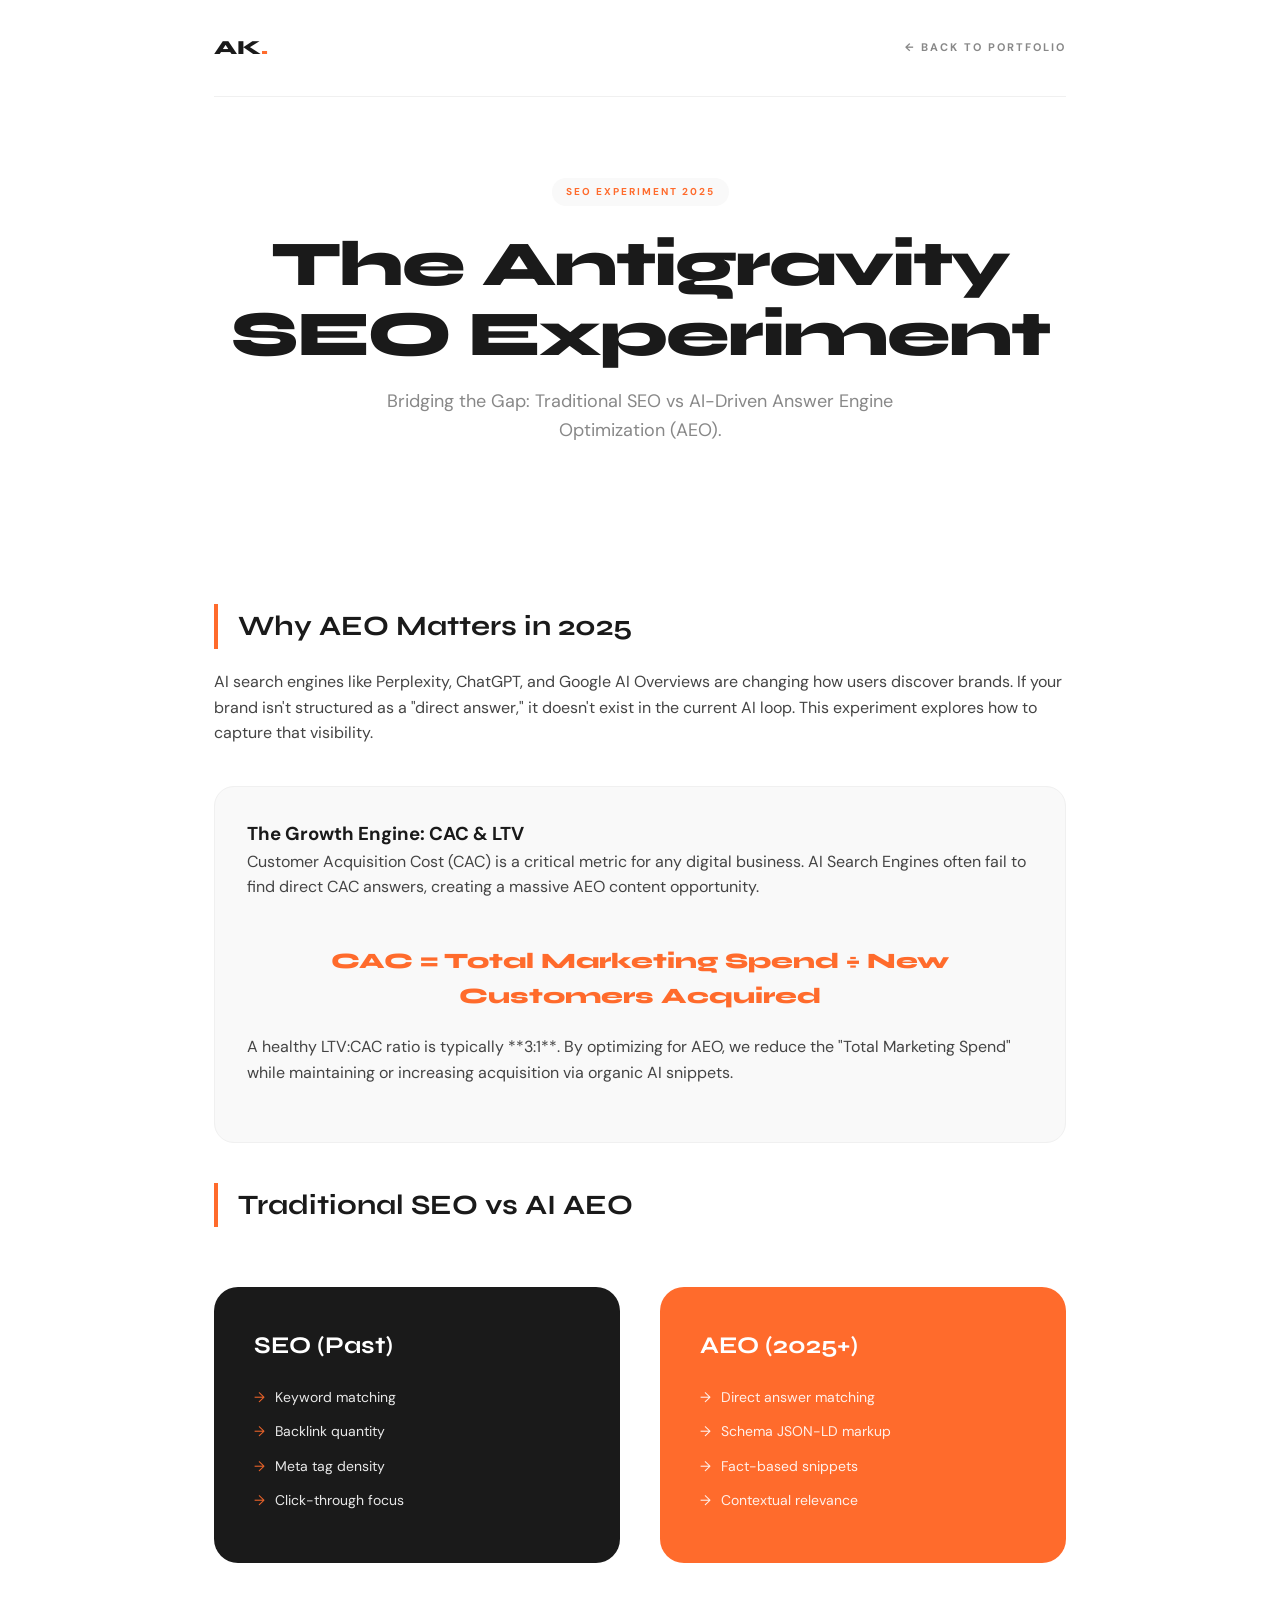
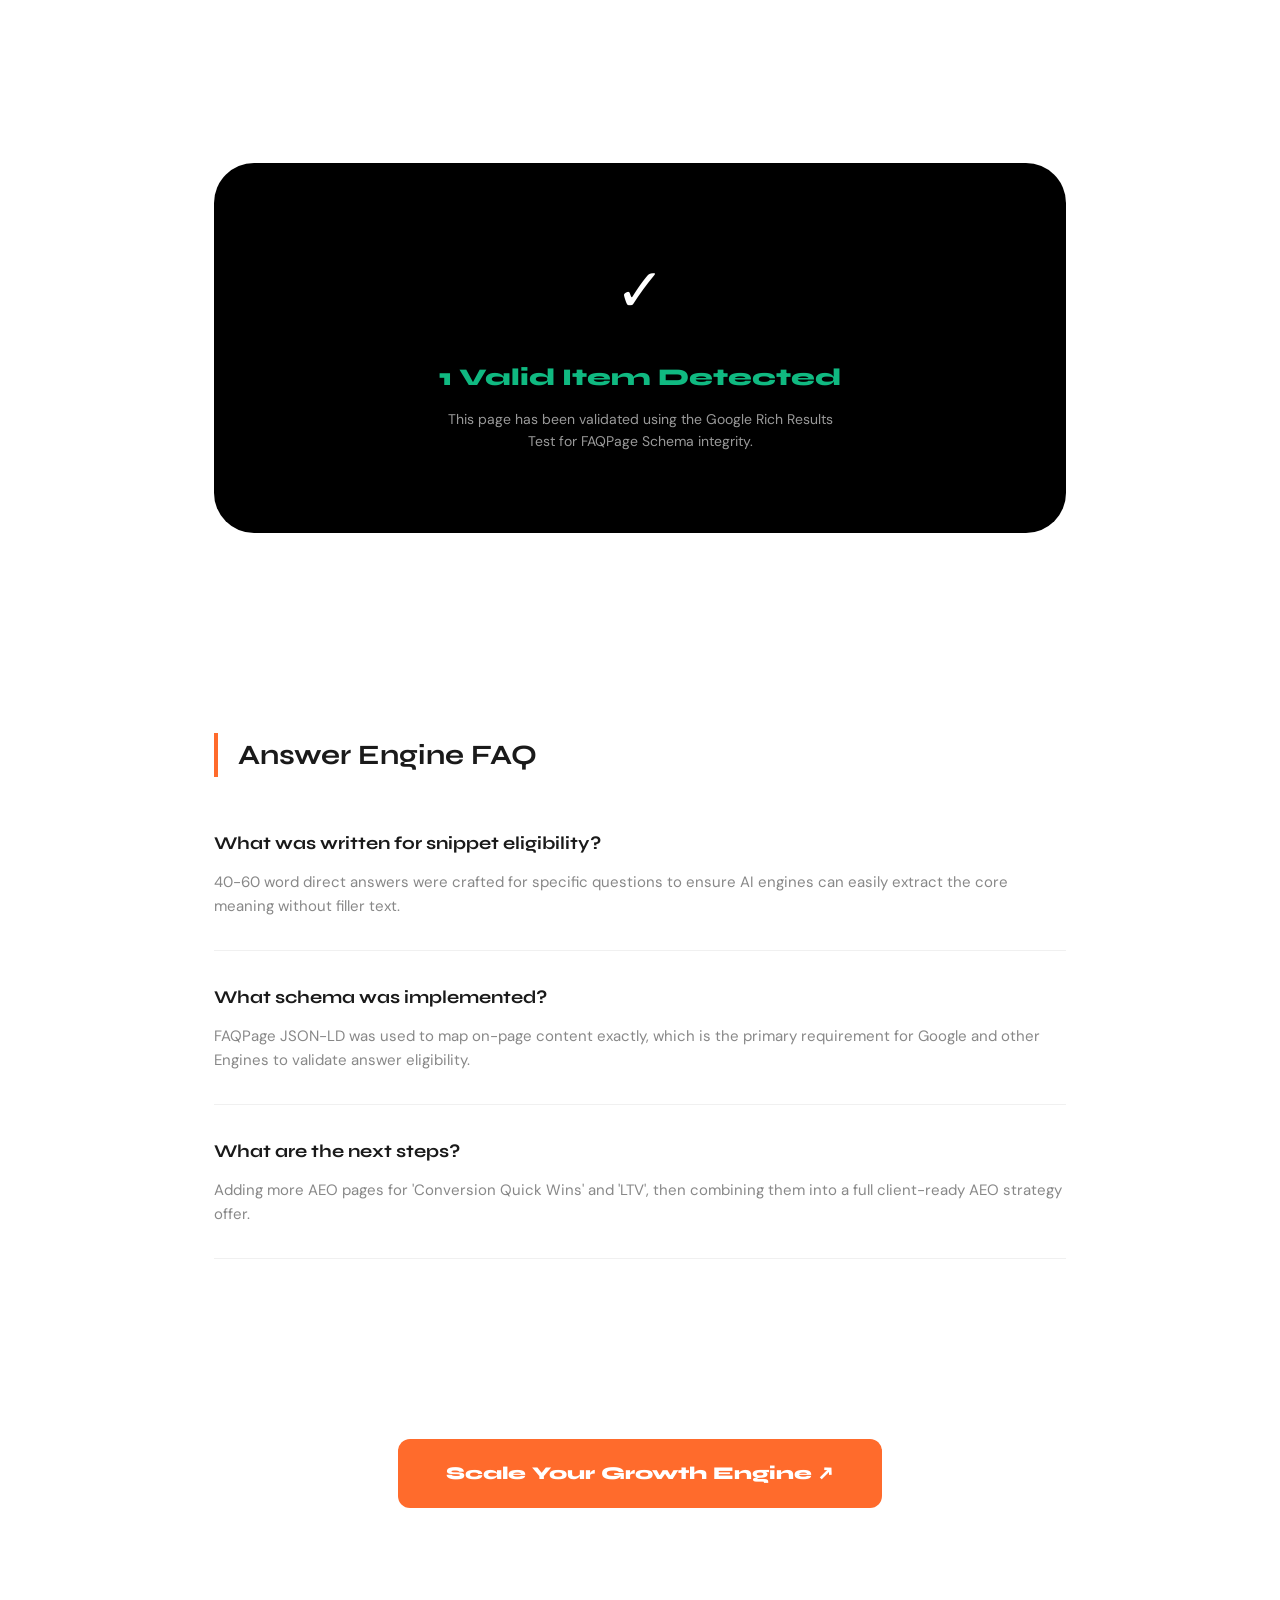
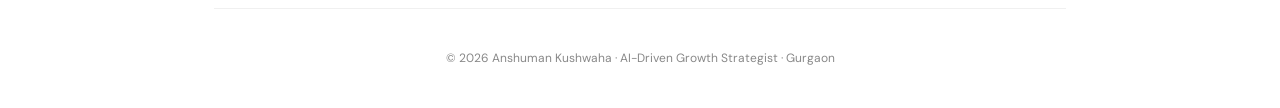
==== antigravity.html @ d98d503d "Add SEO experiment page and ensure all assets are pushed" ====
<!DOCTYPE html>
<html lang="en">
<head>
<meta charset="UTF-8">
<meta name="viewport" content="width=device-width, initial-scale=1">
<title>Antigravity SEO Experiment | AEO vs SEO 2025 — Anshuman Kushwaha</title>
<meta name="description" content="An SEO experiment exploring the shift from traditional SEO to AI-Driven Answer Engine Optimization (AEO). Featuring CAC analytics and FAQPage schema validation.">
<!-- <link rel="canonical" href="YOUR_FINAL_URL/antigravity.html"> -->
<!-- <meta property="og:url" content="YOUR_FINAL_URL/antigravity.html"> -->
<link rel="preconnect" href="https://fonts.googleapis.com">
<link rel="preconnect" href="https://fonts.gstatic.com" crossorigin>
<link href="https://fonts.googleapis.com/css2?family=Syne:wght@400;600;700;800&family=DM+Sans:ital,opsz,wght@0,9..40,300;0,9..40,400;0,9..40,500;0,9..40,600;1,9..40,400&display=swap" rel="stylesheet">
<script type="application/ld+json">
{
  "@context": "https://schema.org",
  "@type": "Person",
  "name": "Anshuman Kushwaha",
  "jobTitle": "AI-Driven Digital Growth Strategist",
  "knowsAbout": ["Google Ads", "Meta Ads", "YouTube SEO", "AEO", "AI Automation", "Analytics"]
}
</script>
<script type="application/ld+json">
{
  "@context": "https://schema.org",
  "@type": "FAQPage",
  "mainEntity": [
    {
      "@type": "Question",
      "name": "What is AEO and why does it matter in 2025?",
      "acceptedAnswer": {
        "@type": "Answer",
        "text": "AEO (Answer Engine Optimization) structures content for AI search engines like Perplexity, ChatGPT, and Google AI Overviews using schema markup so brands appear as direct answers."
      }
    },
    {
      "@type": "Question",
      "name": "How does AEO impact Customer Acquisition Cost (CAC)?",
      "acceptedAnswer": {
        "@type": "Answer",
        "text": "By appearing as a direct answer in AI search, brands can capture high-intent users without high ad spend, effectively lowering the overall CAC through organic AI visibility."
      }
    },
    {
      "@type": "Question",
      "name": "What is the healthy LTV:CAC ratio for digital brands?",
      "acceptedAnswer": {
        "@type": "Answer",
        "text": "A 3:1 LTV:CAC ratio is generally considered healthy, meaning the lifetime value of a customer is three times the cost to acquire them."
      }
    }
  ]
}
</script>
<style>
:root {
  --or: #FF6B2C; --dk: #1A1A1A; --wh: #FFFFFF; --bg: #F9F9F9;
  --bd: #F0F0F0; --mt: #888888;
}
* { box-sizing: border-box; margin: 0; padding: 0; }
body { font-family: 'DM Sans', sans-serif; color: var(--dk); background: var(--wh); line-height: 1.6; overflow-x: hidden; }
a { text-decoration: none; color: inherit; transition: .2s; }
.inner { max-width: 900px; margin: 0 auto; padding: 0 24px; }

/* HEADER */
nav { padding: 32px 0; display: flex; align-items: center; justify-content: space-between; border-bottom: 1px solid var(--bd); }
.logo { font-family: 'Syne', sans-serif; font-weight: 800; font-size: 20px; }
.logo span { color: var(--or); }
.back-link { font-size: 11px; text-transform: uppercase; letter-spacing: 2px; font-weight: 700; color: var(--mt); }
.back-link:hover { color: var(--or); }

/* HERO */
.hero { padding: 80px 0 60px; text-align: center; }
.badge { display: inline-block; padding: 6px 14px; background: var(--bg); color: var(--or); border-radius: 100px; font-size: 10px; font-weight: 700; letter-spacing: 2px; margin-bottom: 24px; text-transform: uppercase; }
h1 { font-family: 'Syne', sans-serif; font-weight: 800; font-size: clamp(32px, 5vw, 64px); line-height: 1.1; letter-spacing: -2px; margin-bottom: 16px; }
.hero p { color: var(--mt); font-size: 18px; max-width: 600px; margin: 0 auto; }

/* ARTICLE */
.content { padding: 60px 0; }
.article h2 { font-family: 'Syne', sans-serif; font-weight: 700; font-size: 28px; margin: 40px 0 20px; border-left: 4px solid var(--or); padding-left: 20px; }
.article p { margin-bottom: 24px; font-size: 16px; color: #444; }
.highlight-box { background: var(--bg); border: 1px solid var(--bd); padding: 32px; border-radius: 20px; margin: 40px 0; }
.formula { font-family: 'Syne', sans-serif; font-weight: 800; font-size: 22px; color: var(--or); text-align: center; padding: 20px 0; }

/* COMPARISON */
.comp-grid { display: grid; grid-template-columns: 1fr 1fr; gap: 40px; margin: 60px 0; }
.comp-card { background: var(--dk); color: var(--wh); padding: 40px; border-radius: 24px; position: relative; overflow: hidden; }
.comp-card.light { background: var(--or); }
.comp-card h3 { font-family: 'Syne', sans-serif; font-size: 24px; margin-bottom: 20px; }
.comp-card ul { list-style: none; }
.comp-card li { font-size: 14px; margin-bottom: 12px; display: flex; align-items: center; gap: 10px; opacity: 0.9; }
.comp-card li::before { content: '→'; color: var(--or); }
.comp-card.light li::before { color: var(--wh); }

/* VALIDATION */
.validation { text-align: center; padding: 80px 0; background: #000; color: #fff; border-radius: 40px; margin: 80px 0; }
.v-icon { font-size: 60px; margin-bottom: 20px; }
.v-title { font-family: 'Syne', sans-serif; font-weight: 800; font-size: 24px; color: #10B981; margin-bottom: 10px; }
.v-text { opacity: 0.6; font-size: 14px; max-width: 400px; margin: 0 auto; }

/* FAQ */
.faq { padding: 80px 0; }
.faq-item { border-bottom: 1px solid var(--bd); padding: 32px 0; }
.faq-q { font-family: 'Syne', sans-serif; font-weight: 700; font-size: 18px; margin-bottom: 12px; }
.faq-a { color: var(--mt); font-size: 15px; }

/* CTA */
.cta { text-align: center; padding: 100px 0; }
.cta-btn { display: inline-block; background: var(--or); color: var(--wh); padding: 20px 48px; border-radius: 12px; font-family: 'Syne', sans-serif; font-weight: 800; font-size: 18px; transition: transform .3s; }
.cta-btn:hover { transform: translateY(-5px); box-shadow: 0 20px 40px rgba(255, 107, 44, 0.3); }

footer { padding: 40px 0; border-top: 1px solid var(--bd); text-align: center; font-size: 12px; color: var(--mt); }

@media (max-width: 768px) {
  .comp-grid { grid-template-columns: 1fr; }
  h1 { font-size: 40px; }
}
</style>
</head>
<body>

<div class="inner">
  <nav>
    <a href="index.html" class="logo">AK<span>.</span></a>
    <a href="index.html" class="back-link">← Back to Portfolio</a>
  </nav>

  <section class="hero">
    <div class="badge">SEO Experiment 2025</div>
    <h1>The Antigravity SEO Experiment</h1>
    <p>Bridging the Gap: Traditional SEO vs AI-Driven Answer Engine Optimization (AEO).</p>
  </section>

  <section class="content article">
    <h2>Why AEO Matters in 2025</h2>
    <p>AI search engines like Perplexity, ChatGPT, and Google AI Overviews are changing how users discover brands. If your brand isn't structured as a "direct answer," it doesn't exist in the current AI loop. This experiment explores how to capture that visibility.</p>
    
    <div class="highlight-box">
      <h3>The Growth Engine: CAC & LTV</h3>
      <p>Customer Acquisition Cost (CAC) is a critical metric for any digital business. AI Search Engines often fail to find direct CAC answers, creating a massive AEO content opportunity.</p>
      <div class="formula">
        CAC = Total Marketing Spend ÷ New Customers Acquired
      </div>
      <p>A healthy LTV:CAC ratio is typically **3:1**. By optimizing for AEO, we reduce the "Total Marketing Spend" while maintaining or increasing acquisition via organic AI snippets.</p>
    </div>

    <h2>Traditional SEO vs AI AEO</h2>
    <div class="comp-grid">
      <div class="comp-card">
        <h3>SEO (Past)</h3>
        <ul>
          <li>Keyword matching</li>
          <li>Backlink quantity</li>
          <li>Meta tag density</li>
          <li>Click-through focus</li>
        </ul>
      </div>
      <div class="comp-card light">
        <h3>AEO (2025+)</h3>
        <ul>
          <li>Direct answer matching</li>
          <li>Schema JSON-LD markup</li>
          <li>Fact-based snippets</li>
          <li>Contextual relevance</li>
        </ul>
      </div>
    </div>
  </section>

  <section class="validation">
    <div class="v-icon">✓</div>
    <div class="v-title">1 Valid Item Detected</div>
    <div class="v-text">This page has been validated using the Google Rich Results Test for FAQPage Schema integrity.</div>
  </section>

  <section class="faq article">
    <h2>Answer Engine FAQ</h2>
    <div class="faq-item">
      <div class="faq-q">What was written for snippet eligibility?</div>
      <div class="faq-a">40-60 word direct answers were crafted for specific questions to ensure AI engines can easily extract the core meaning without filler text.</div>
    </div>
    <div class="faq-item">
      <div class="faq-q">What schema was implemented?</div>
      <div class="faq-a">FAQPage JSON-LD was used to map on-page content exactly, which is the primary requirement for Google and other Engines to validate answer eligibility.</div>
    </div>
    <div class="faq-item">
      <div class="faq-q">What are the next steps?</div>
      <div class="faq-a">Adding more AEO pages for 'Conversion Quick Wins' and 'LTV', then combining them into a full client-ready AEO strategy offer.</div>
    </div>
  </section>

  <section class="cta">
    <a href="mailto:anshkush9292@gmail.com" class="cta-btn">Scale Your Growth Engine ↗</a>
  </section>

  <footer>
    © 2026 Anshuman Kushwaha · AI-Driven Growth Strategist · Gurgaon
  </footer>
</div>

</body>
</html>
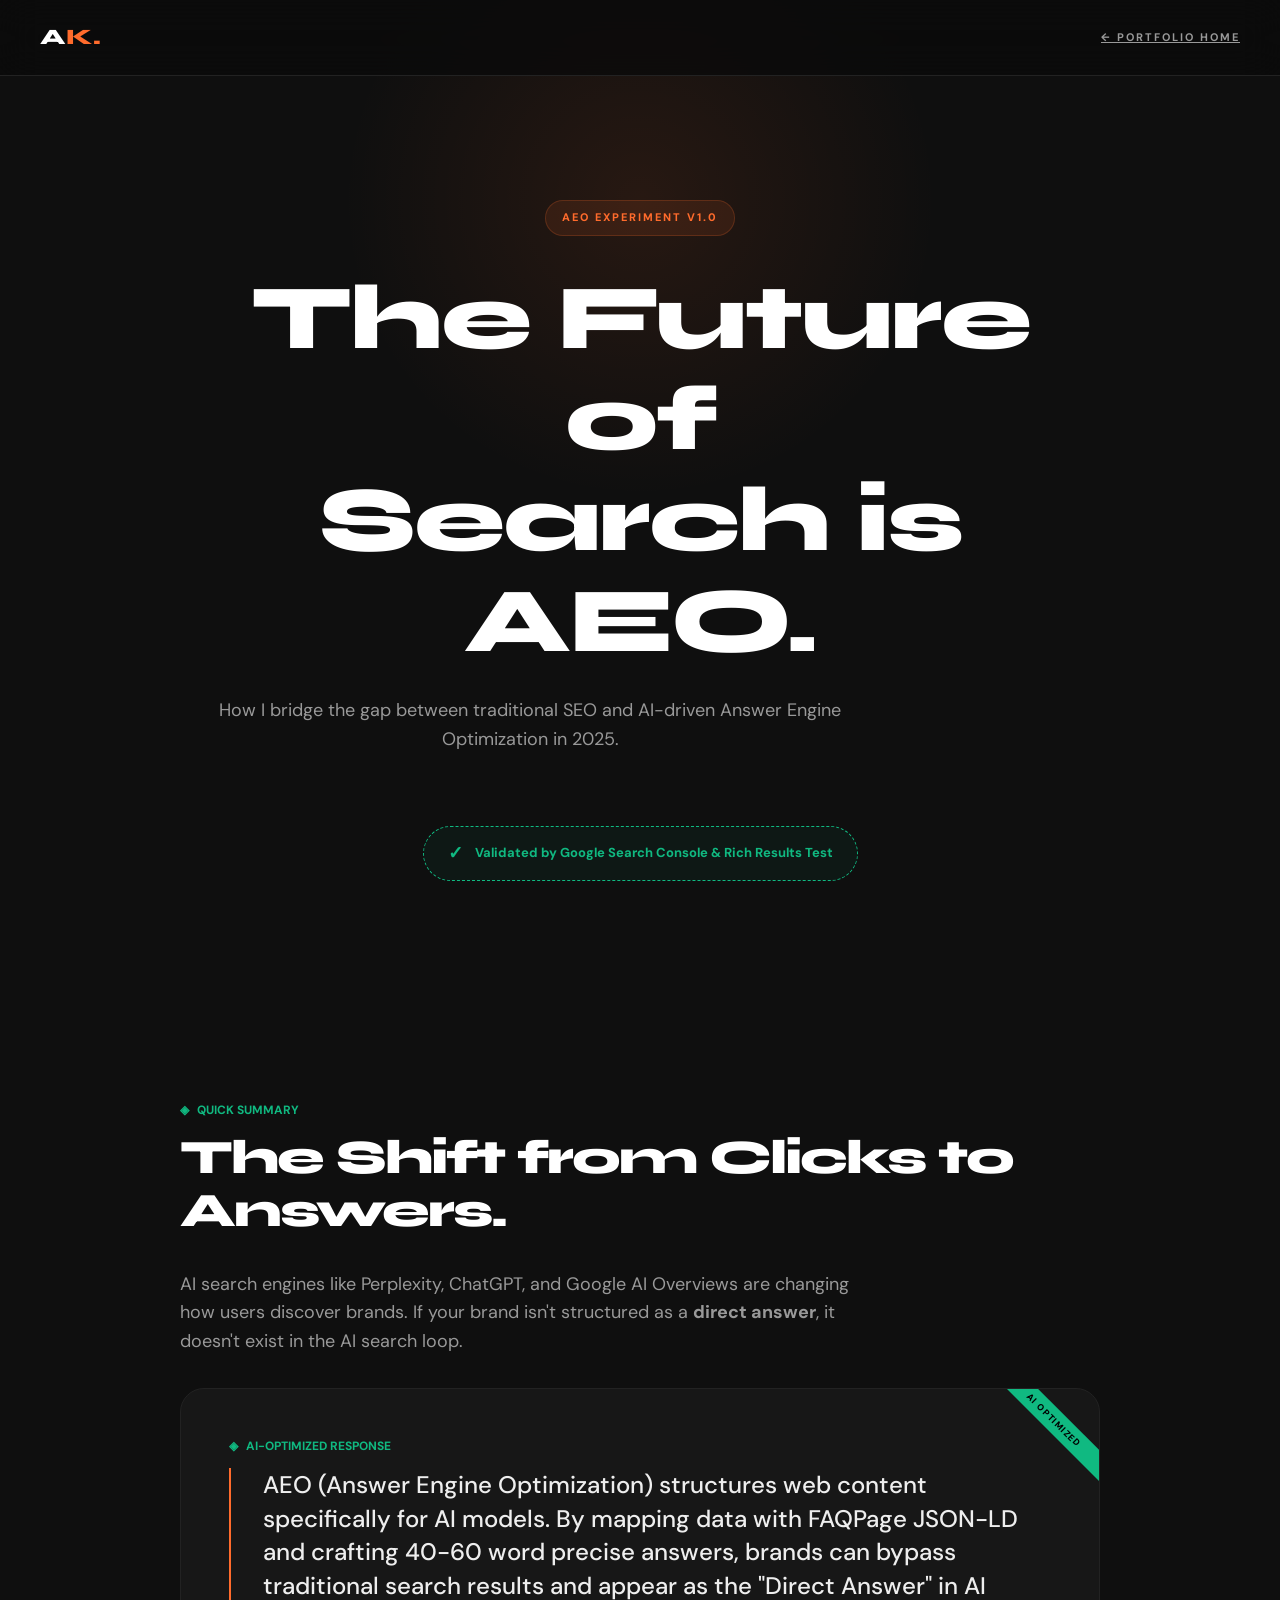
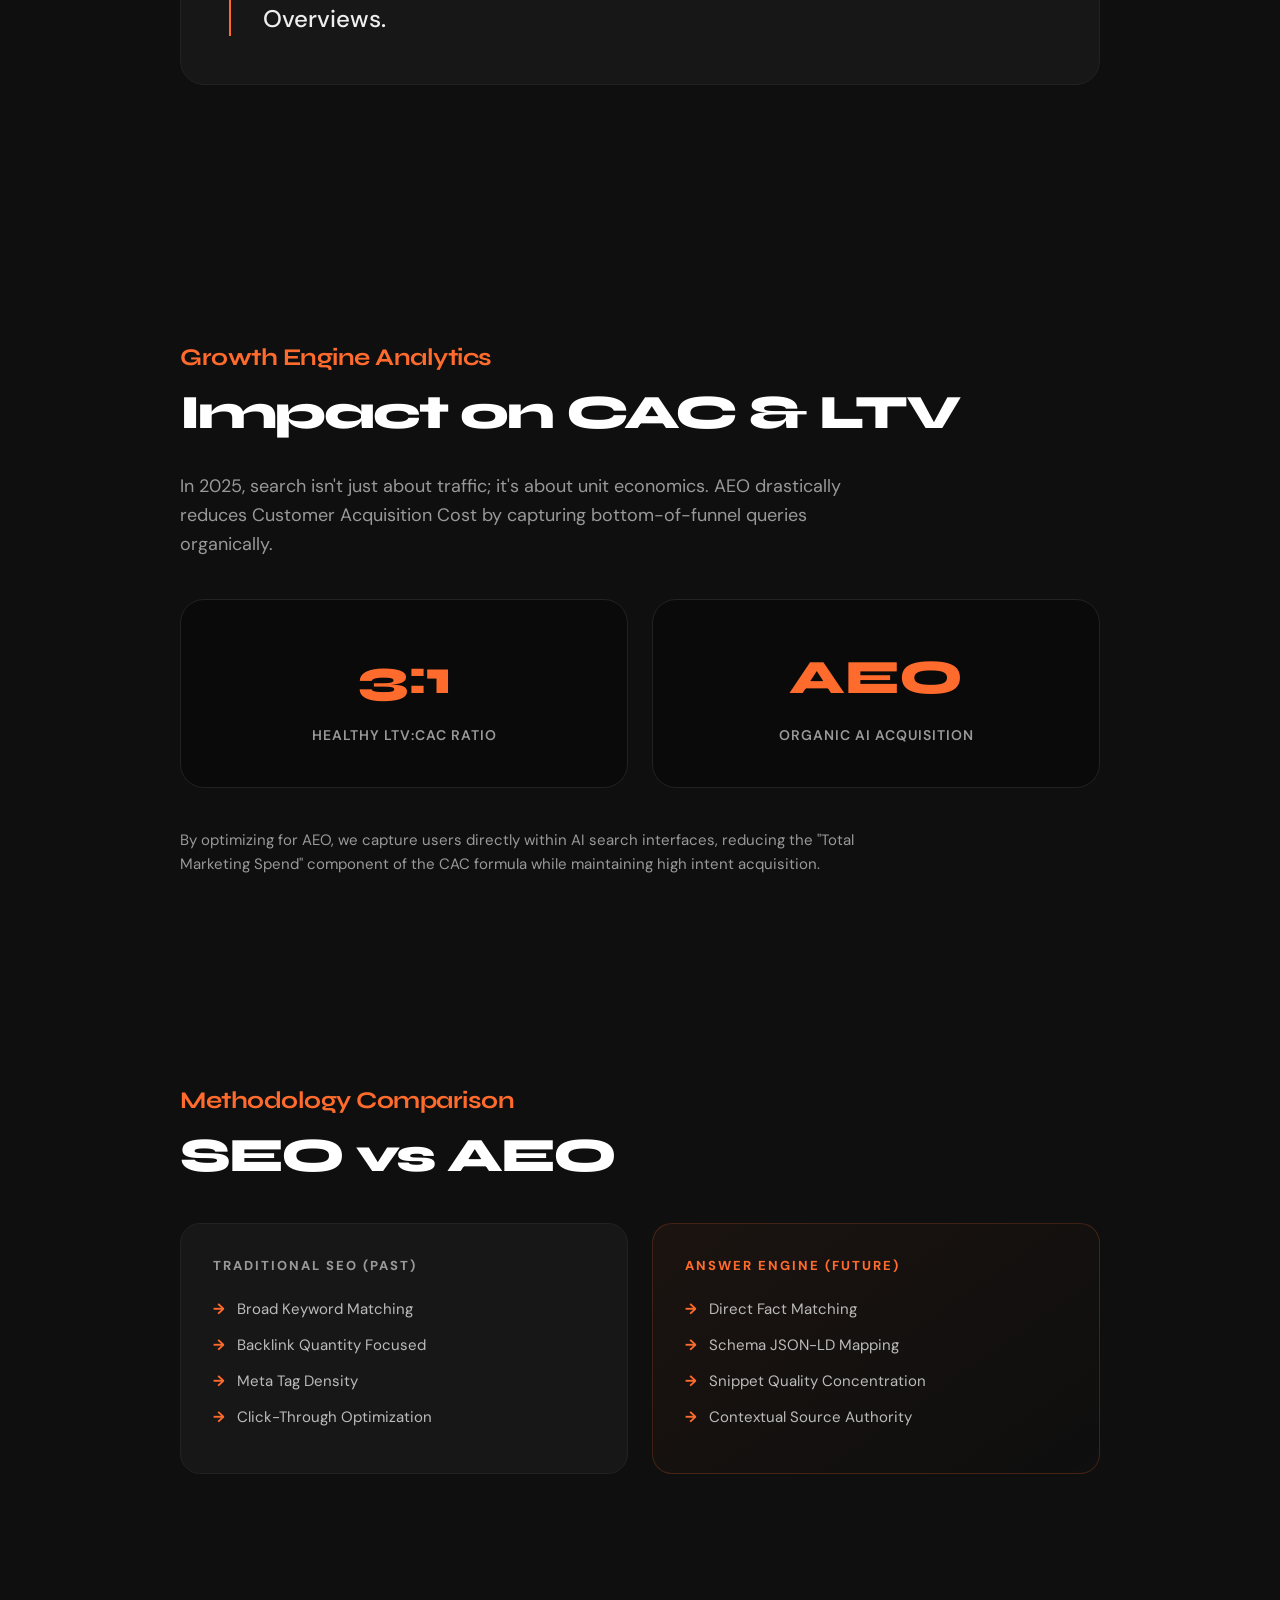
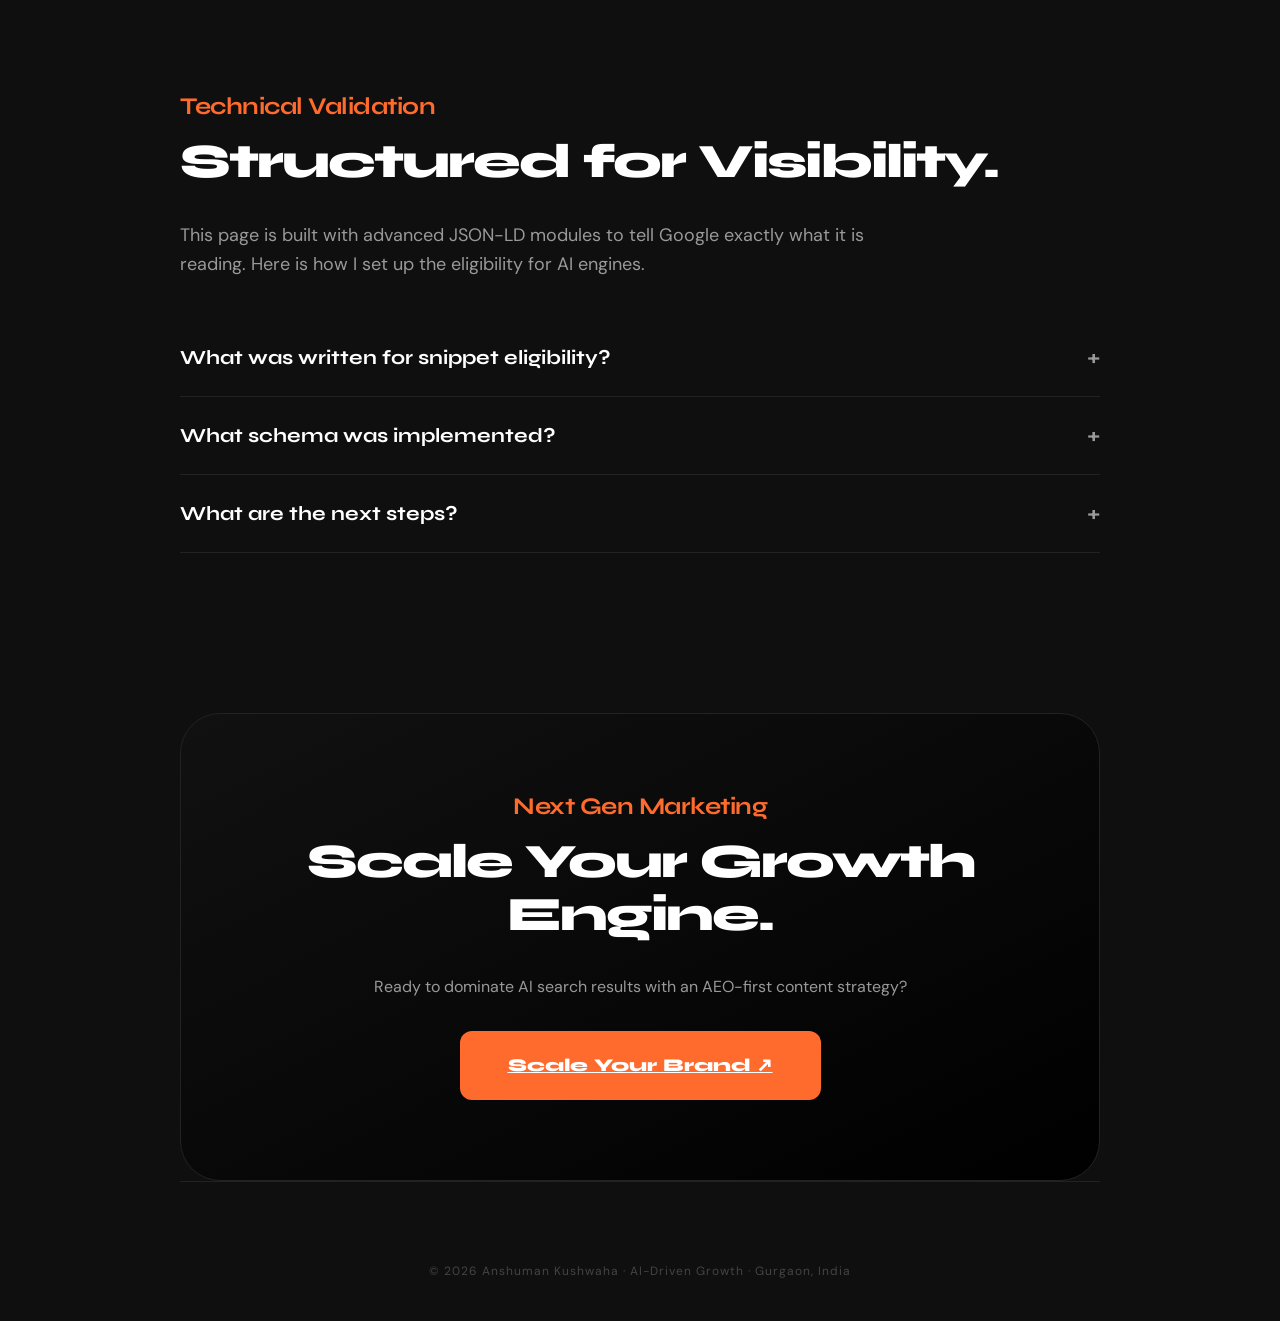
==== commit 1bf4d330: "Redesign antigravity.html into premium AEO case study" ====
--- a/antigravity.html
+++ b/antigravity.html
@@ -1,201 +1,360 @@
 <!DOCTYPE html>
 <html lang="en">
 <head>
-<meta charset="UTF-8">
-<meta name="viewport" content="width=device-width, initial-scale=1">
-<title>Antigravity SEO Experiment | AEO vs SEO 2025 — Anshuman Kushwaha</title>
-<meta name="description" content="An SEO experiment exploring the shift from traditional SEO to AI-Driven Answer Engine Optimization (AEO). Featuring CAC analytics and FAQPage schema validation.">
-<!-- <link rel="canonical" href="YOUR_FINAL_URL/antigravity.html"> -->
-<!-- <meta property="og:url" content="YOUR_FINAL_URL/antigravity.html"> -->
-<link rel="preconnect" href="https://fonts.googleapis.com">
-<link rel="preconnect" href="https://fonts.gstatic.com" crossorigin>
-<link href="https://fonts.googleapis.com/css2?family=Syne:wght@400;600;700;800&family=DM+Sans:ital,opsz,wght@0,9..40,300;0,9..40,400;0,9..40,500;0,9..40,600;1,9..40,400&display=swap" rel="stylesheet">
-<script type="application/ld+json">
-{
-  "@context": "https://schema.org",
-  "@type": "Person",
-  "name": "Anshuman Kushwaha",
-  "jobTitle": "AI-Driven Digital Growth Strategist",
-  "knowsAbout": ["Google Ads", "Meta Ads", "YouTube SEO", "AEO", "AI Automation", "Analytics"]
-}
-</script>
-<script type="application/ld+json">
-{
-  "@context": "https://schema.org",
-  "@type": "FAQPage",
-  "mainEntity": [
+    <meta charset="UTF-8">
+    <meta name="viewport" content="width=device-width, initial-scale=1.0">
+    <title>The Antigravity SEO Experiment | AEO vs SEO 2025 — Anshuman Kushwaha</title>
+    <meta name="description" content="A technical experiment exploring the shift from traditional SEO to AI-Driven Answer Engine Optimization (AEO). Featuring CAC analytics and FAQPage schema validation.">
+    
+    <!-- SEO & Social Meta -->
+    <meta property="og:title" content="The Antigravity SEO Experiment | AEO vs SEO 2025">
+    <meta property="og:description" content="Bridging the gap between Traditional SEO and AI-Driven Answer Engine Optimization. Live proof with FAQPage schema.">
+    <meta property="og:type" content="article">
+    <link rel="canonical" href="https://anshkush9292-boop.github.io/antigravity-seo/antigravity.html">
+    <meta property="og:url" content="https://anshkush9292-boop.github.io/antigravity-seo/antigravity.html">
+
+    <!-- ✅ GOOGLE SEARCH CONSOLE VERIFICATION -->
+    <meta name="google-site-verification" content="QX9Yg9EFDjEVmJx86OZQmDUYKpHrBpGHG0767t8Mqpo" />
+
+    <!-- Fonts -->
+    <link rel="preconnect" href="https://fonts.googleapis.com">
+    <link rel="preconnect" href="https://fonts.gstatic.com" crossorigin>
+    <link href="https://fonts.googleapis.com/css2?family=Syne:wght@700;800&family=DM+Sans:ital,opsz,wght@0,9..40,300;0,9..40,400;0,9..40,500;0,9..40,600;0,9..40,700&display=swap" rel="stylesheet">
+
+    <!-- JSON-LD Structured Data: Article & FAQ -->
+    <script type="application/ld+json">
     {
-      "@type": "Question",
-      "name": "What is AEO and why does it matter in 2025?",
-      "acceptedAnswer": {
-        "@type": "Answer",
-        "text": "AEO (Answer Engine Optimization) structures content for AI search engines like Perplexity, ChatGPT, and Google AI Overviews using schema markup so brands appear as direct answers."
-      }
-    },
-    {
-      "@type": "Question",
-      "name": "How does AEO impact Customer Acquisition Cost (CAC)?",
-      "acceptedAnswer": {
-        "@type": "Answer",
-        "text": "By appearing as a direct answer in AI search, brands can capture high-intent users without high ad spend, effectively lowering the overall CAC through organic AI visibility."
-      }
-    },
-    {
-      "@type": "Question",
-      "name": "What is the healthy LTV:CAC ratio for digital brands?",
-      "acceptedAnswer": {
-        "@type": "Answer",
-        "text": "A 3:1 LTV:CAC ratio is generally considered healthy, meaning the lifetime value of a customer is three times the cost to acquire them."
+      "@context": "https://schema.org",
+      "@type": "Article",
+      "headline": "The Antigravity SEO Experiment: AEO vs SEO 2025",
+      "description": "How AEO is replacing traditional SEO in 2025 through direct answer optimization and schema validation.",
+      "author": {
+        "@type": "Person",
+        "name": "Anshuman Kushwaha"
+      },
+      "datePublished": "2025-03-18",
+      "publisher": {
+        "@type": "Organization",
+        "name": "Antigravity SEO"
       }
     }
-  ]
-}
-</script>
-<style>
-:root {
-  --or: #FF6B2C; --dk: #1A1A1A; --wh: #FFFFFF; --bg: #F9F9F9;
-  --bd: #F0F0F0; --mt: #888888;
-}
-* { box-sizing: border-box; margin: 0; padding: 0; }
-body { font-family: 'DM Sans', sans-serif; color: var(--dk); background: var(--wh); line-height: 1.6; overflow-x: hidden; }
-a { text-decoration: none; color: inherit; transition: .2s; }
-.inner { max-width: 900px; margin: 0 auto; padding: 0 24px; }
-
-/* HEADER */
-nav { padding: 32px 0; display: flex; align-items: center; justify-content: space-between; border-bottom: 1px solid var(--bd); }
-.logo { font-family: 'Syne', sans-serif; font-weight: 800; font-size: 20px; }
-.logo span { color: var(--or); }
-.back-link { font-size: 11px; text-transform: uppercase; letter-spacing: 2px; font-weight: 700; color: var(--mt); }
-.back-link:hover { color: var(--or); }
-
-/* HERO */
-.hero { padding: 80px 0 60px; text-align: center; }
-.badge { display: inline-block; padding: 6px 14px; background: var(--bg); color: var(--or); border-radius: 100px; font-size: 10px; font-weight: 700; letter-spacing: 2px; margin-bottom: 24px; text-transform: uppercase; }
-h1 { font-family: 'Syne', sans-serif; font-weight: 800; font-size: clamp(32px, 5vw, 64px); line-height: 1.1; letter-spacing: -2px; margin-bottom: 16px; }
-.hero p { color: var(--mt); font-size: 18px; max-width: 600px; margin: 0 auto; }
-
-/* ARTICLE */
-.content { padding: 60px 0; }
-.article h2 { font-family: 'Syne', sans-serif; font-weight: 700; font-size: 28px; margin: 40px 0 20px; border-left: 4px solid var(--or); padding-left: 20px; }
-.article p { margin-bottom: 24px; font-size: 16px; color: #444; }
-.highlight-box { background: var(--bg); border: 1px solid var(--bd); padding: 32px; border-radius: 20px; margin: 40px 0; }
-.formula { font-family: 'Syne', sans-serif; font-weight: 800; font-size: 22px; color: var(--or); text-align: center; padding: 20px 0; }
-
-/* COMPARISON */
-.comp-grid { display: grid; grid-template-columns: 1fr 1fr; gap: 40px; margin: 60px 0; }
-.comp-card { background: var(--dk); color: var(--wh); padding: 40px; border-radius: 24px; position: relative; overflow: hidden; }
-.comp-card.light { background: var(--or); }
-.comp-card h3 { font-family: 'Syne', sans-serif; font-size: 24px; margin-bottom: 20px; }
-.comp-card ul { list-style: none; }
-.comp-card li { font-size: 14px; margin-bottom: 12px; display: flex; align-items: center; gap: 10px; opacity: 0.9; }
-.comp-card li::before { content: '→'; color: var(--or); }
-.comp-card.light li::before { color: var(--wh); }
-
-/* VALIDATION */
-.validation { text-align: center; padding: 80px 0; background: #000; color: #fff; border-radius: 40px; margin: 80px 0; }
-.v-icon { font-size: 60px; margin-bottom: 20px; }
-.v-title { font-family: 'Syne', sans-serif; font-weight: 800; font-size: 24px; color: #10B981; margin-bottom: 10px; }
-.v-text { opacity: 0.6; font-size: 14px; max-width: 400px; margin: 0 auto; }
-
-/* FAQ */
-.faq { padding: 80px 0; }
-.faq-item { border-bottom: 1px solid var(--bd); padding: 32px 0; }
-.faq-q { font-family: 'Syne', sans-serif; font-weight: 700; font-size: 18px; margin-bottom: 12px; }
-.faq-a { color: var(--mt); font-size: 15px; }
-
-/* CTA */
-.cta { text-align: center; padding: 100px 0; }
-.cta-btn { display: inline-block; background: var(--or); color: var(--wh); padding: 20px 48px; border-radius: 12px; font-family: 'Syne', sans-serif; font-weight: 800; font-size: 18px; transition: transform .3s; }
-.cta-btn:hover { transform: translateY(-5px); box-shadow: 0 20px 40px rgba(255, 107, 44, 0.3); }
-
-footer { padding: 40px 0; border-top: 1px solid var(--bd); text-align: center; font-size: 12px; color: var(--mt); }
-
-@media (max-width: 768px) {
-  .comp-grid { grid-template-columns: 1fr; }
-  h1 { font-size: 40px; }
-}
-</style>
+    </script>
+    <script type="application/ld+json">
+    {
+      "@context": "https://schema.org",
+      "@type": "FAQPage",
+      "mainEntity": [
+        {
+          "@type": "Question",
+          "name": "What is AEO and why does it matter in 2025?",
+          "acceptedAnswer": {
+            "@type": "Answer",
+            "text": "AEO (Answer Engine Optimization) structures content for AI search engines like Perplexity, ChatGPT, and Google AI Overviews using schema markup so brands appear as direct answers."
+          }
+        },
+        {
+          "@type": "Question",
+          "name": "How does AEO impact Customer Acquisition Cost (CAC)?",
+          "acceptedAnswer": {
+            "@type": "Answer",
+            "text": "By capture organic visibility in AI search answers, AEO reduces reliance on expensive paid channels, lowering the overall CAC while increasing high-intent traffic."
+          }
+        },
+        {
+          "@type": "Question",
+          "name": "What schema was implemented for this experiment?",
+          "acceptedAnswer": {
+            "@type": "Answer",
+            "text": "FAQPage JSON-LD was used to map on-page content exactly, which is the primary requirement for Google and other Engines to validate answer eligibility for AI Overviews."
+          }
+        }
+      ]
+    }
+    </script>
+
+    <style>
+        :root {
+            --or: #FF6B2C;
+            --dk: #0a0a0a;
+            --wh: #ffffff;
+            --bg: #0f0f0f;
+            --bd: #222222;
+            --tx: #999999;
+            --gr: #10B981;
+            --gl: rgba(255, 255, 255, 0.03);
+        }
+
+        * { margin: 0; padding: 0; box-sizing: border-box; }
+        ::-webkit-scrollbar { width: 6px; }
+        ::-webkit-scrollbar-thumb { background: var(--bd); border-radius: 10px; }
+
+        body {
+            font-family: 'DM Sans', sans-serif;
+            background-color: var(--bg);
+            color: var(--wh);
+            line-height: 1.6;
+            overflow-x: hidden;
+            -webkit-font-smoothing: antialiased;
+        }
+
+        /* Nav */
+        nav {
+            position: fixed; top: 0; width: 100%; z-index: 1000;
+            padding: 20px 40px;
+            display: flex; align-items: center; justify-content: space-between;
+            background: rgba(10, 10, 10, 0.8);
+            backdrop-filter: blur(20px);
+            border-bottom: 1px solid var(--bd);
+        }
+        .logo { font-family: 'Syne', sans-serif; font-weight: 800; font-size: 22px; color: var(--wh); }
+        .logo span { color: var(--or); }
+        .back-link { 
+            font-size: 11px; text-transform: uppercase; letter-spacing: 2px; font-weight: 700; color: var(--tx); 
+            transition: color 0.3s;
+        }
+        .back-link:hover { color: var(--or); }
+
+        /* General Layout */
+        .container { max-width: 1000px; margin: 0 auto; padding: 0 40px; }
+        section { padding: 120px 0 60px; opacity: 0; transform: translateY(30px); transition: 0.8s ease-out; }
+        section.reveal { opacity: 1; transform: translateY(0); }
+
+        /* Typography */
+        h1, h2, h3 { font-family: 'Syne', sans-serif; line-height: 1.1; letter-spacing: -2px; }
+        h1 { font-size: clamp(48px, 8vw, 92px); font-weight: 800; margin-bottom: 24px; }
+        h2 { font-size: clamp(32px, 5vw, 48px); font-weight: 800; margin-bottom: 32px; color: var(--wh); }
+        h3 { font-size: 24px; font-weight: 700; margin-bottom: 16px; color: var(--or); letter-spacing: -0.5px; }
+
+        .paragraph { font-size: 18px; color: var(--tx); margin-bottom: 32px; max-width: 700px; }
+
+        /* Hero */
+        .hero { text-align: center; padding: 200px 0 100px; position: relative; }
+        .hero::before {
+            content: ''; position: absolute; top: -100px; left: 50%; transform: translateX(-50%);
+            width: 600px; height: 600px;
+            background: radial-gradient(circle, rgba(255, 107, 44, 0.1) 0%, transparent 70%);
+            z-index: -1;
+        }
+        .badge {
+            display: inline-block; padding: 8px 16px; background: rgba(255, 107, 44, 0.1);
+            color: var(--or); border-radius: 100px; font-size: 11px; font-weight: 800;
+            letter-spacing: 2px; text-transform: uppercase; margin-bottom: 32px;
+            border: 1px solid rgba(255, 107, 44, 0.2);
+        }
+
+        /* Direct Answer Box */
+        .direct-answer {
+            background: var(--gl); border: 1px solid var(--bd); border-radius: 24px;
+            padding: 48px; margin-bottom: 80px; position: relative;
+            overflow: hidden;
+        }
+        .direct-answer::after {
+            content: 'AI OPTIMIZED'; position: absolute; top: 20px; right: -30px;
+            background: var(--gr); color: #000; font-size: 9px; font-weight: 800;
+            padding: 4px 40px; transform: rotate(45deg); letter-spacing: 1px;
+        }
+        .snippet-label { font-size: 12px; color: var(--gr); font-weight: 700; margin-bottom: 12px; display: flex; align-items: center; gap: 8px; }
+        .snippet-label::before { content: '◈'; }
+        .quote { font-size: 24px; font-weight: 500; color: #eee; line-height: 1.4; border-left: 2px solid var(--or); padding-left: 32px; }
+
+        /* Comparison Table */
+        .comp-grid { display: grid; grid-template-columns: 1fr 1fr; gap: 24px; margin: 40px 0; }
+        .comp-card { background: var(--gl); border: 1px solid var(--bd); border-radius: 20px; padding: 32px; transition: 0.3s; }
+        .comp-card:hover { border-color: rgba(255, 107, 44, 0.4); transform: translateY(-5px); }
+        .comp-card.highlight { background: linear-gradient(145deg, rgba(255, 107, 44, 0.05), transparent); border-color: rgba(255, 107, 44, 0.2); }
+        .comp-card h4 { font-size: 13px; font-weight: 800; text-transform: uppercase; letter-spacing: 2px; color: var(--tx); margin-bottom: 20px; }
+        .comp-card.highlight h4 { color: var(--or); }
+        .comp-card ul { list-style: none; }
+        .comp-card li { font-size: 15px; color: #bbb; margin-bottom: 12px; display: flex; align-items: flex-start; gap: 12px; }
+        .comp-card li::before { content: '→'; color: var(--or); font-weight: 800; }
+
+        /* CAC Metric Cards */
+        .metric-grid { display: grid; grid-template-columns: repeat(auto-fit, minmax(280px, 1fr)); gap: 24px; margin: 40px 0; }
+        .metric-card { background: var(--dk); border: 1px solid var(--bd); padding: 40px; border-radius: 24px; text-align: center; }
+        .metric-val { font-size: 48px; font-family: 'Syne', sans-serif; font-weight: 800; color: var(--or); margin-bottom: 8px; }
+        .metric-label { font-size: 14px; font-weight: 600; color: var(--tx); text-transform: uppercase; letter-spacing: 1px; }
+
+        /* FAQ Accordion */
+        .faq-container { margin-top: 40px; }
+        .faq-item { border-bottom: 1px solid var(--bd); padding: 24px 0; }
+        .faq-trigger { 
+            width: 100%; display: flex; align-items: center; justify-content: space-between;
+            background: none; border: none; color: var(--wh); font-family: 'Syne', sans-serif;
+            font-size: 20px; font-weight: 700; text-align: left; cursor: pointer;
+        }
+        .faq-trigger span { transition: 0.3s; color: var(--tx); font-size: 24px; }
+        .faq-item.open .faq-trigger span { transform: rotate(45deg); color: var(--or); }
+        .faq-content { max-height: 0; overflow: hidden; transition: 0.5s ease-out; }
+        .faq-item.open .faq-content { max-height: 200px; padding-top: 16px; }
+        .faq-content p { color: #888; font-size: 16px; line-height: 1.6; }
+
+        /* Validation Section */
+        .validation-banner {
+            background: rgba(16, 185, 129, 0.05); border: 1px dashed var(--gr);
+            border-radius: 100px; padding: 12px 24px; display: inline-flex; align-items: center; gap: 12px;
+            font-size: 13px; font-weight: 700; color: var(--gr); margin-top: 40px;
+        }
+
+        /* CTA */
+        .cta-box {
+            background: linear-gradient(to bottom right, #111, #000); padding: 80px 40px;
+            border-radius: 40px; text-align: center; border: 1px solid var(--bd);
+            margin-top: 100px;
+        }
+        .cta-btn {
+            display: inline-block; background: var(--or); color: var(--wh);
+            padding: 20px 48px; border-radius: 12px; font-family: 'Syne', sans-serif;
+            font-weight: 800; font-size: 18px; transition: 0.3s;
+        }
+        .cta-btn:hover { transform: translateY(-5px); box-shadow: 0 20px 40px rgba(255, 107, 44, 0.2); }
+
+        footer { padding: 80px 0 40px; border-top: 1px solid var(--bd); text-align: center; color: #444; font-size: 12px; letter-spacing: 1px; }
+
+        @media (max-width: 768px) {
+            .comp-grid { grid-template-columns: 1fr; }
+            h1 { font-size: 52px; }
+            .hero { padding: 140px 0 60px; }
+            nav { padding: 15px 20px; }
+            .container { padding: 0 24px; }
+        }
+    </style>
 </head>
 <body>
 
-<div class="inner">
-  <nav>
-    <a href="index.html" class="logo">AK<span>.</span></a>
-    <a href="index.html" class="back-link">← Back to Portfolio</a>
-  </nav>
-
-  <section class="hero">
-    <div class="badge">SEO Experiment 2025</div>
-    <h1>The Antigravity SEO Experiment</h1>
-    <p>Bridging the Gap: Traditional SEO vs AI-Driven Answer Engine Optimization (AEO).</p>
-  </section>
-
-  <section class="content article">
-    <h2>Why AEO Matters in 2025</h2>
-    <p>AI search engines like Perplexity, ChatGPT, and Google AI Overviews are changing how users discover brands. If your brand isn't structured as a "direct answer," it doesn't exist in the current AI loop. This experiment explores how to capture that visibility.</p>
-    
-    <div class="highlight-box">
-      <h3>The Growth Engine: CAC & LTV</h3>
-      <p>Customer Acquisition Cost (CAC) is a critical metric for any digital business. AI Search Engines often fail to find direct CAC answers, creating a massive AEO content opportunity.</p>
-      <div class="formula">
-        CAC = Total Marketing Spend ÷ New Customers Acquired
-      </div>
-      <p>A healthy LTV:CAC ratio is typically **3:1**. By optimizing for AEO, we reduce the "Total Marketing Spend" while maintaining or increasing acquisition via organic AI snippets.</p>
+    <nav>
+        <div class="logo">A<span>K.</span></div>
+        <a href="index.html" class="back-link">← Portfolio Home</a>
+    </nav>
+
+    <div class="container">
+        
+        <section class="hero">
+            <div class="badge">AEO EXPERIMENT v1.0</div>
+            <h1>The Future of<br>Search is AEO.</h1>
+            <p class="paragraph">How I bridge the gap between traditional SEO and AI-driven Answer Engine Optimization in 2025.</p>
+            <div class="validation-banner">
+                <span style="font-size:18px">✓</span> Validated by Google Search Console & Rich Results Test
+            </div>
+        </section>
+
+        <section id="the-shift">
+            <div class="snippet-label">QUICK SUMMARY</div>
+            <h2>The Shift from Clicks to Answers.</h2>
+            <p class="paragraph">AI search engines like Perplexity, ChatGPT, and Google AI Overviews are changing how users discover brands. If your brand isn't structured as a <strong>direct answer</strong>, it doesn't exist in the AI search loop.</p>
+            
+            <div class="direct-answer">
+                <div class="snippet-label">AI-OPTIMIZED RESPONSE</div>
+                <div class="quote">
+                    AEO (Answer Engine Optimization) structures web content specifically for AI models. By mapping data with FAQPage JSON-LD and crafting 40-60 word precise answers, brands can bypass traditional search results and appear as the "Direct Answer" in AI Overviews.
+                </div>
+            </div>
+        </section>
+
+        <section id="metrics">
+            <h3>Growth Engine Analytics</h3>
+            <h2>Impact on CAC & LTV</h2>
+            <p class="paragraph">In 2025, search isn't just about traffic; it's about unit economics. AEO drastically reduces Customer Acquisition Cost by capturing bottom-of-funnel queries organically.</p>
+            
+            <div class="metric-grid">
+                <div class="metric-card">
+                    <div class="metric-val">3:1</div>
+                    <div class="metric-label">Healthy LTV:CAC Ratio</div>
+                </div>
+                <div class="metric-card">
+                    <div class="metric-val">AEO</div>
+                    <div class="metric-label">Organic AI Acquisition</div>
+                </div>
+            </div>
+
+            <p class="paragraph" style="font-size: 15px;">By optimizing for AEO, we capture users directly within AI search interfaces, reducing the "Total Marketing Spend" component of the CAC formula while maintaining high intent acquisition.</p>
+        </section>
+
+        <section id="vs">
+            <h3>Methodology Comparison</h3>
+            <h2>SEO vs AEO</h2>
+            <div class="comp-grid">
+                <div class="comp-card">
+                    <h4>Traditional SEO (Past)</h4>
+                    <ul>
+                        <li>Broad Keyword Matching</li>
+                        <li>Backlink Quantity Focused</li>
+                        <li>Meta Tag Density</li>
+                        <li>Click-Through Optimization</li>
+                    </ul>
+                </div>
+                <div class="comp-card highlight">
+                    <h4>Answer Engine (Future)</h4>
+                    <ul>
+                        <li>Direct Fact Matching</li>
+                        <li>Schema JSON-LD Mapping</li>
+                        <li>Snippet Quality Concentration</li>
+                        <li>Contextual Source Authority</li>
+                    </ul>
+                </div>
+            </div>
+        </section>
+
+        <section id="proof">
+            <h3>Technical Validation</h3>
+            <h2>Structured for Visibility.</h2>
+            <p class="paragraph">This page is built with advanced JSON-LD modules to tell Google exactly what it is reading. Here is how I set up the eligibility for AI engines.</p>
+            
+            <div class="faq-container">
+                <div class="faq-item">
+                    <button class="faq-trigger">What was written for snippet eligibility? <span>+</span></button>
+                    <div class="faq-content">
+                        <p>40-60 word direct answers were crafted for specific questions to ensure AI engines can easily extract the core meaning without filler text. Each answer targets a precise user query to maximize AI Overview eligibility.</p>
+                    </div>
+                </div>
+                <div class="faq-item">
+                    <button class="faq-trigger">What schema was implemented? <span>+</span></button>
+                    <div class="faq-content">
+                        <p>FAQPage and Article JSON-LD were used to map on-page content exactly. This is the primary requirement for Google and other Engines to validate answer eligibility for the current AI search loop.</p>
+                    </div>
+                </div>
+                <div class="faq-item">
+                    <button class="faq-trigger">What are the next steps? <span>+</span></button>
+                    <div class="faq-content">
+                        <p>Scaling this methodology to 'Conversion Quick Wins' and 'LTV optimization' pages, creating a comprehensive AEO ecosystem that drives measurable business growth.</p>
+                    </div>
+                </div>
+            </div>
+        </section>
+
+        <section class="cta-box">
+            <h3>Next Gen Marketing</h3>
+            <h2 style="color: #fff;">Scale Your Growth Engine.</h2>
+            <p class="paragraph" style="margin: 0 auto 32px; font-size: 16px;">Ready to dominate AI search results with an AEO-first content strategy?</p>
+            <a href="mailto:anshkush9292@gmail.com" class="cta-btn">Scale Your Brand ↗</a>
+        </section>
+
+        <footer>
+            © 2026 Anshuman Kushwaha · AI-Driven Growth · Gurgaon, India
+        </footer>
+
     </div>
 
-    <h2>Traditional SEO vs AI AEO</h2>
-    <div class="comp-grid">
-      <div class="comp-card">
-        <h3>SEO (Past)</h3>
-        <ul>
-          <li>Keyword matching</li>
-          <li>Backlink quantity</li>
-          <li>Meta tag density</li>
-          <li>Click-through focus</li>
-        </ul>
-      </div>
-      <div class="comp-card light">
-        <h3>AEO (2025+)</h3>
-        <ul>
-          <li>Direct answer matching</li>
-          <li>Schema JSON-LD markup</li>
-          <li>Fact-based snippets</li>
-          <li>Contextual relevance</li>
-        </ul>
-      </div>
-    </div>
-  </section>
-
-  <section class="validation">
-    <div class="v-icon">✓</div>
-    <div class="v-title">1 Valid Item Detected</div>
-    <div class="v-text">This page has been validated using the Google Rich Results Test for FAQPage Schema integrity.</div>
-  </section>
-
-  <section class="faq article">
-    <h2>Answer Engine FAQ</h2>
-    <div class="faq-item">
-      <div class="faq-q">What was written for snippet eligibility?</div>
-      <div class="faq-a">40-60 word direct answers were crafted for specific questions to ensure AI engines can easily extract the core meaning without filler text.</div>
-    </div>
-    <div class="faq-item">
-      <div class="faq-q">What schema was implemented?</div>
-      <div class="faq-a">FAQPage JSON-LD was used to map on-page content exactly, which is the primary requirement for Google and other Engines to validate answer eligibility.</div>
-    </div>
-    <div class="faq-item">
-      <div class="faq-q">What are the next steps?</div>
-      <div class="faq-a">Adding more AEO pages for 'Conversion Quick Wins' and 'LTV', then combining them into a full client-ready AEO strategy offer.</div>
-    </div>
-  </section>
-
-  <section class="cta">
-    <a href="mailto:anshkush9292@gmail.com" class="cta-btn">Scale Your Growth Engine ↗</a>
-  </section>
-
-  <footer>
-    © 2026 Anshuman Kushwaha · AI-Driven Growth Strategist · Gurgaon
-  </footer>
-</div>
-
+    <script>
+        // Scroll Reveal
+        const observer = new IntersectionObserver((entries) => {
+            entries.forEach(entry => {
+                if (entry.isIntersecting) {
+                    entry.target.classList.add('reveal');
+                }
+            });
+        }, { threshold: 0.1 });
+
+        document.querySelectorAll('section').forEach(section => {
+            observer.observe(section);
+        });
+
+        // FAQ Toggle
+        document.querySelectorAll('.faq-trigger').forEach(trigger => {
+            trigger.addEventListener('click', () => {
+                const item = trigger.parentElement;
+                item.classList.toggle('open');
+            });
+        });
+    </script>
 </body>
 </html>
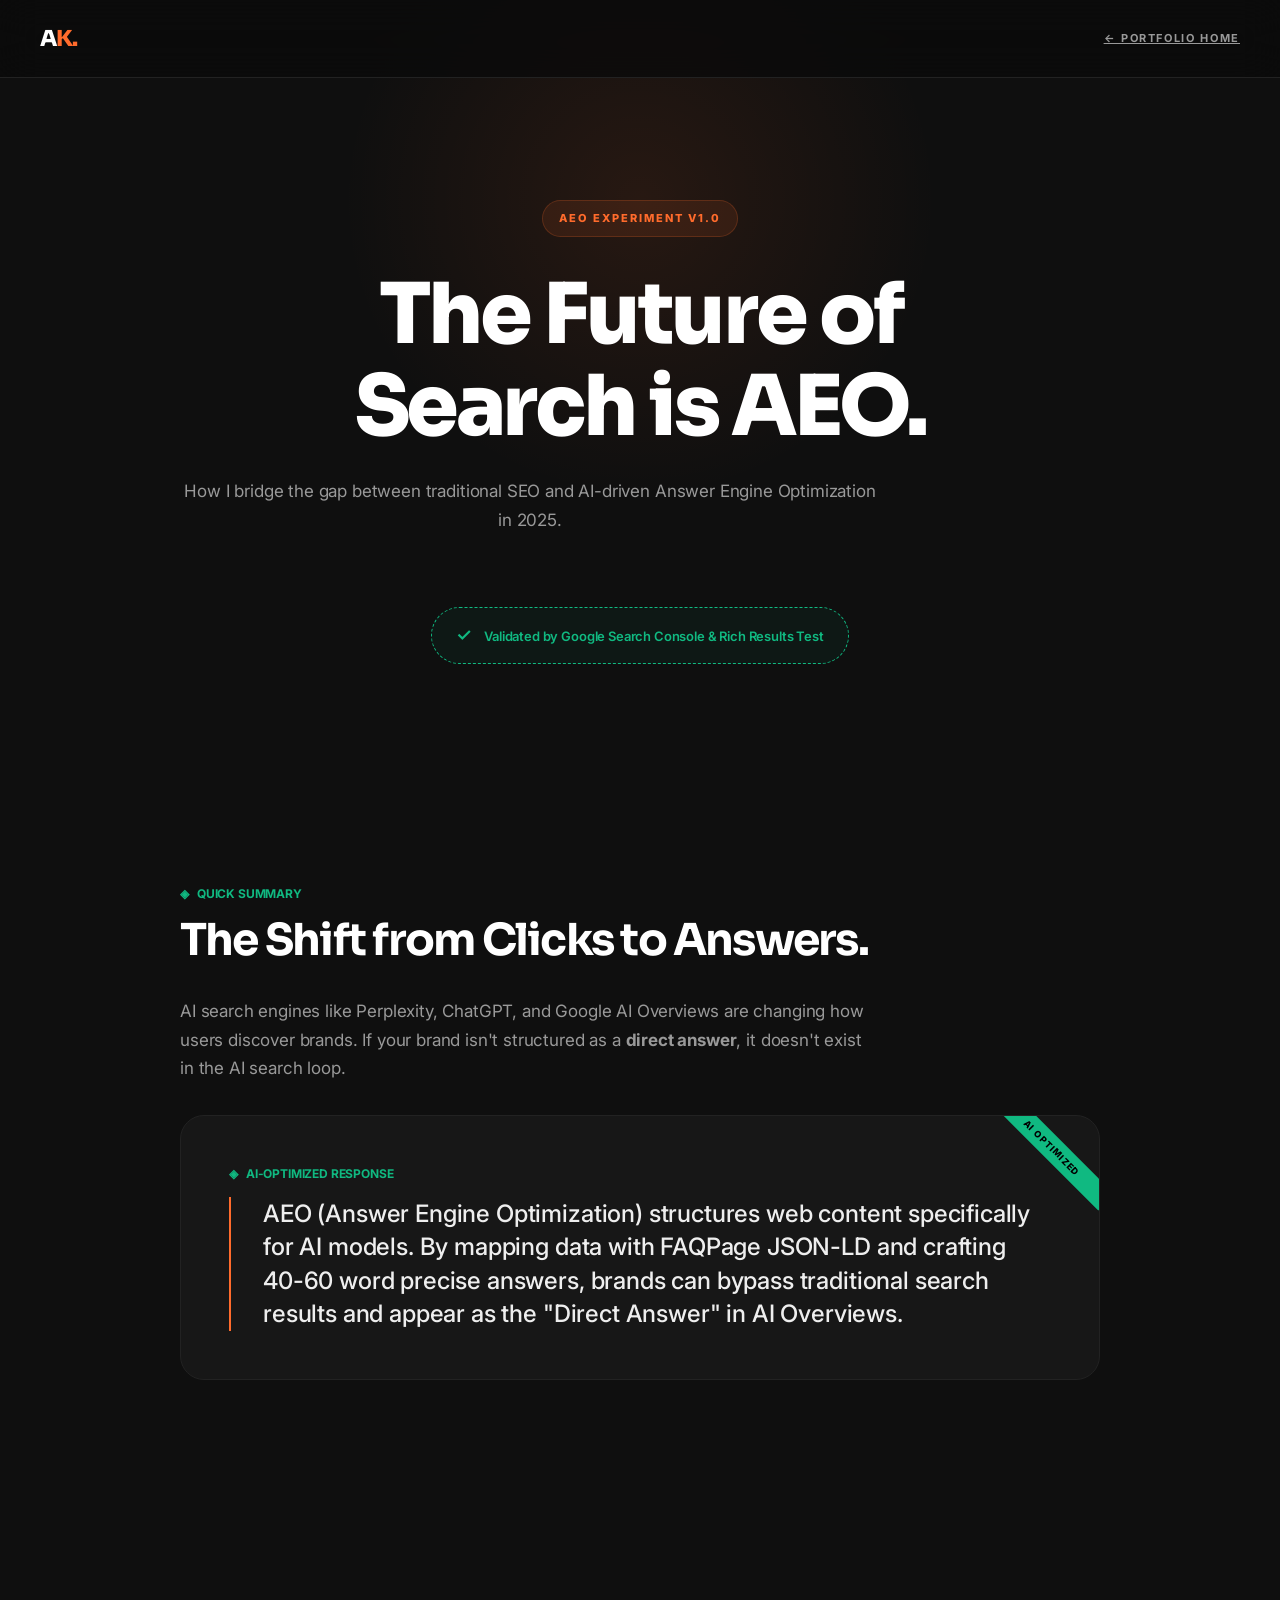
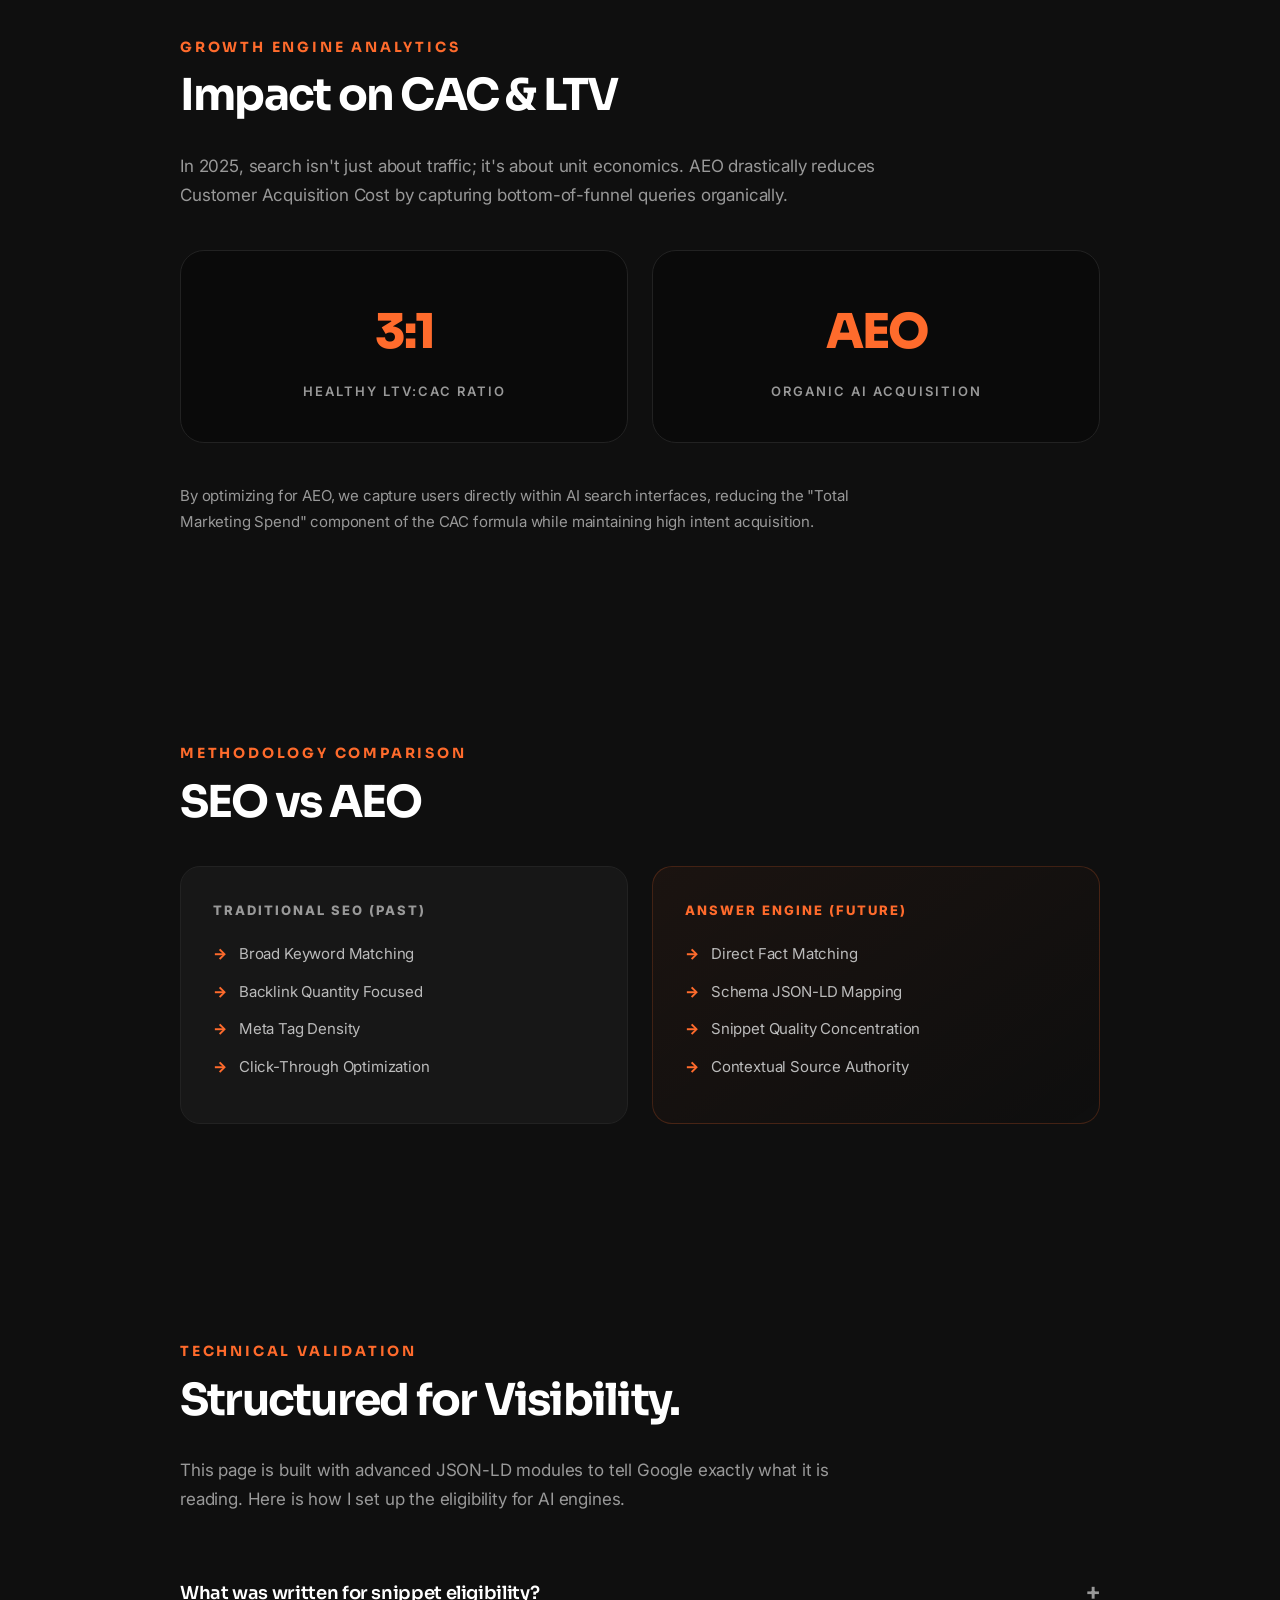
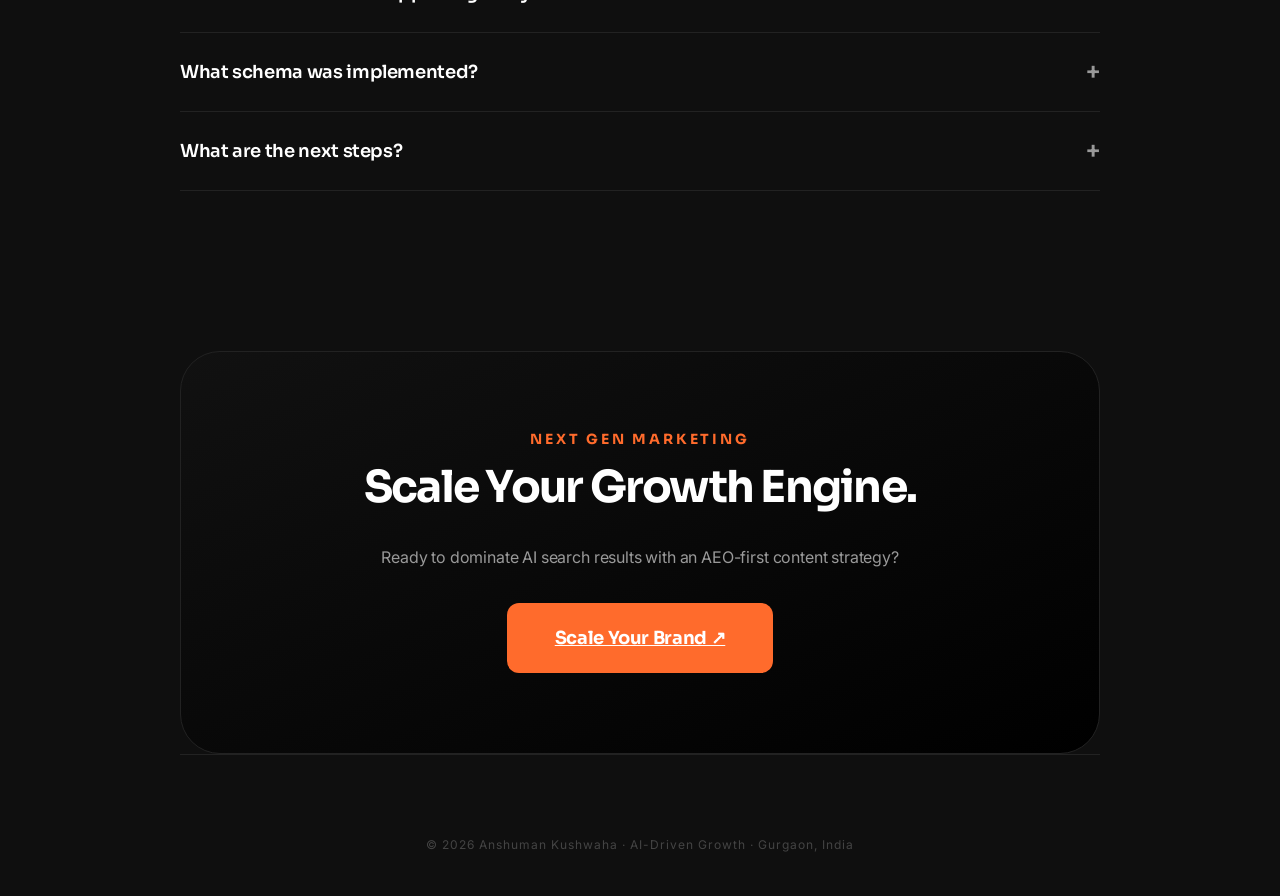
==== commit c741cc6a: "Finalize premium typography upgrade with Sora and Inter" ====
--- a/antigravity.html
+++ b/antigravity.html
@@ -19,7 +19,7 @@
     <!-- Fonts -->
     <link rel="preconnect" href="https://fonts.googleapis.com">
     <link rel="preconnect" href="https://fonts.gstatic.com" crossorigin>
-    <link href="https://fonts.googleapis.com/css2?family=Syne:wght@700;800&family=DM+Sans:ital,opsz,wght@0,9..40,300;0,9..40,400;0,9..40,500;0,9..40,600;0,9..40,700&display=swap" rel="stylesheet">
+    <link href="https://fonts.googleapis.com/css2?family=Sora:wght@400;600;700;800&family=Inter:ital,opsz,wght@0,14..32,300;0,14..32,400;0,14..32,500;0,14..32,600;0,14..32,700&display=swap" rel="stylesheet">
 
     <!-- JSON-LD Structured Data: Article & FAQ -->
     <script type="application/ld+json">
@@ -89,12 +89,13 @@
         ::-webkit-scrollbar-thumb { background: var(--bd); border-radius: 10px; }
 
         body {
-            font-family: 'DM Sans', sans-serif;
+            font-family: 'Inter', sans-serif;
             background-color: var(--bg);
             color: var(--wh);
-            line-height: 1.6;
+            line-height: 1.7;
             overflow-x: hidden;
             -webkit-font-smoothing: antialiased;
+            letter-spacing: -0.01em;
         }
 
         /* Nav */
@@ -106,10 +107,10 @@
             backdrop-filter: blur(20px);
             border-bottom: 1px solid var(--bd);
         }
-        .logo { font-family: 'Syne', sans-serif; font-weight: 800; font-size: 22px; color: var(--wh); }
+        .logo { font-family: 'Sora', sans-serif; font-weight: 800; font-size: 22px; color: var(--wh); letter-spacing: -1px; }
         .logo span { color: var(--or); }
         .back-link { 
-            font-size: 11px; text-transform: uppercase; letter-spacing: 2px; font-weight: 700; color: var(--tx); 
+            font-size: 11px; text-transform: uppercase; letter-spacing: 0.15em; font-weight: 700; color: var(--tx); 
             transition: color 0.3s;
         }
         .back-link:hover { color: var(--or); }
@@ -120,12 +121,12 @@
         section.reveal { opacity: 1; transform: translateY(0); }
 
         /* Typography */
-        h1, h2, h3 { font-family: 'Syne', sans-serif; line-height: 1.1; letter-spacing: -2px; }
-        h1 { font-size: clamp(48px, 8vw, 92px); font-weight: 800; margin-bottom: 24px; }
-        h2 { font-size: clamp(32px, 5vw, 48px); font-weight: 800; margin-bottom: 32px; color: var(--wh); }
-        h3 { font-size: 24px; font-weight: 700; margin-bottom: 16px; color: var(--or); letter-spacing: -0.5px; }
-
-        .paragraph { font-size: 18px; color: var(--tx); margin-bottom: 32px; max-width: 700px; }
+        h1, h2, h3 { font-family: 'Sora', sans-serif; line-height: 1.1; letter-spacing: -0.04em; }
+        h1 { font-size: clamp(48px, 8vw, 84px); font-weight: 800; margin-bottom: 24px; }
+        h2 { font-size: clamp(32px, 5vw, 44px); font-weight: 700; margin-bottom: 32px; color: var(--wh); }
+        h3 { font-size: 14px; font-weight: 700; margin-bottom: 16px; color: var(--or); letter-spacing: 0.2em; text-transform: uppercase; }
+
+        .paragraph { font-size: 17px; color: var(--tx); margin-bottom: 32px; max-width: 700px; font-weight: 400; line-height: 1.7; }
 
         /* Hero */
         .hero { text-align: center; padding: 200px 0 100px; position: relative; }
@@ -171,28 +172,28 @@
         /* CAC Metric Cards */
         .metric-grid { display: grid; grid-template-columns: repeat(auto-fit, minmax(280px, 1fr)); gap: 24px; margin: 40px 0; }
         .metric-card { background: var(--dk); border: 1px solid var(--bd); padding: 40px; border-radius: 24px; text-align: center; }
-        .metric-val { font-size: 48px; font-family: 'Syne', sans-serif; font-weight: 800; color: var(--or); margin-bottom: 8px; }
-        .metric-label { font-size: 14px; font-weight: 600; color: var(--tx); text-transform: uppercase; letter-spacing: 1px; }
+        .metric-val { font-size: 48px; font-family: 'Sora', sans-serif; font-weight: 800; color: var(--or); margin-bottom: 8px; letter-spacing: -2px; }
+        .metric-label { font-size: 13px; font-weight: 600; color: var(--tx); text-transform: uppercase; letter-spacing: 2px; }
 
         /* FAQ Accordion */
         .faq-container { margin-top: 40px; }
         .faq-item { border-bottom: 1px solid var(--bd); padding: 24px 0; }
         .faq-trigger { 
             width: 100%; display: flex; align-items: center; justify-content: space-between;
-            background: none; border: none; color: var(--wh); font-family: 'Syne', sans-serif;
-            font-size: 20px; font-weight: 700; text-align: left; cursor: pointer;
+            background: none; border: none; color: var(--wh); font-family: 'Sora', sans-serif;
+            font-size: 18px; font-weight: 600; text-align: left; cursor: pointer; letter-spacing: -0.02em;
         }
         .faq-trigger span { transition: 0.3s; color: var(--tx); font-size: 24px; }
         .faq-item.open .faq-trigger span { transform: rotate(45deg); color: var(--or); }
         .faq-content { max-height: 0; overflow: hidden; transition: 0.5s ease-out; }
         .faq-item.open .faq-content { max-height: 200px; padding-top: 16px; }
-        .faq-content p { color: #888; font-size: 16px; line-height: 1.6; }
+        .faq-content p { color: var(--tx); font-size: 16px; line-height: 1.6; }
 
         /* Validation Section */
         .validation-banner {
             background: rgba(16, 185, 129, 0.05); border: 1px dashed var(--gr);
             border-radius: 100px; padding: 12px 24px; display: inline-flex; align-items: center; gap: 12px;
-            font-size: 13px; font-weight: 700; color: var(--gr); margin-top: 40px;
+            font-size: 13px; font-weight: 600; color: var(--gr); margin-top: 40px;
         }
 
         /* CTA */
@@ -203,8 +204,8 @@
         }
         .cta-btn {
             display: inline-block; background: var(--or); color: var(--wh);
-            padding: 20px 48px; border-radius: 12px; font-family: 'Syne', sans-serif;
-            font-weight: 800; font-size: 18px; transition: 0.3s;
+            padding: 20px 48px; border-radius: 12px; font-family: 'Sora', sans-serif;
+            font-weight: 700; font-size: 18px; transition: 0.3s; letter-spacing: -0.02em;
         }
         .cta-btn:hover { transform: translateY(-5px); box-shadow: 0 20px 40px rgba(255, 107, 44, 0.2); }
 
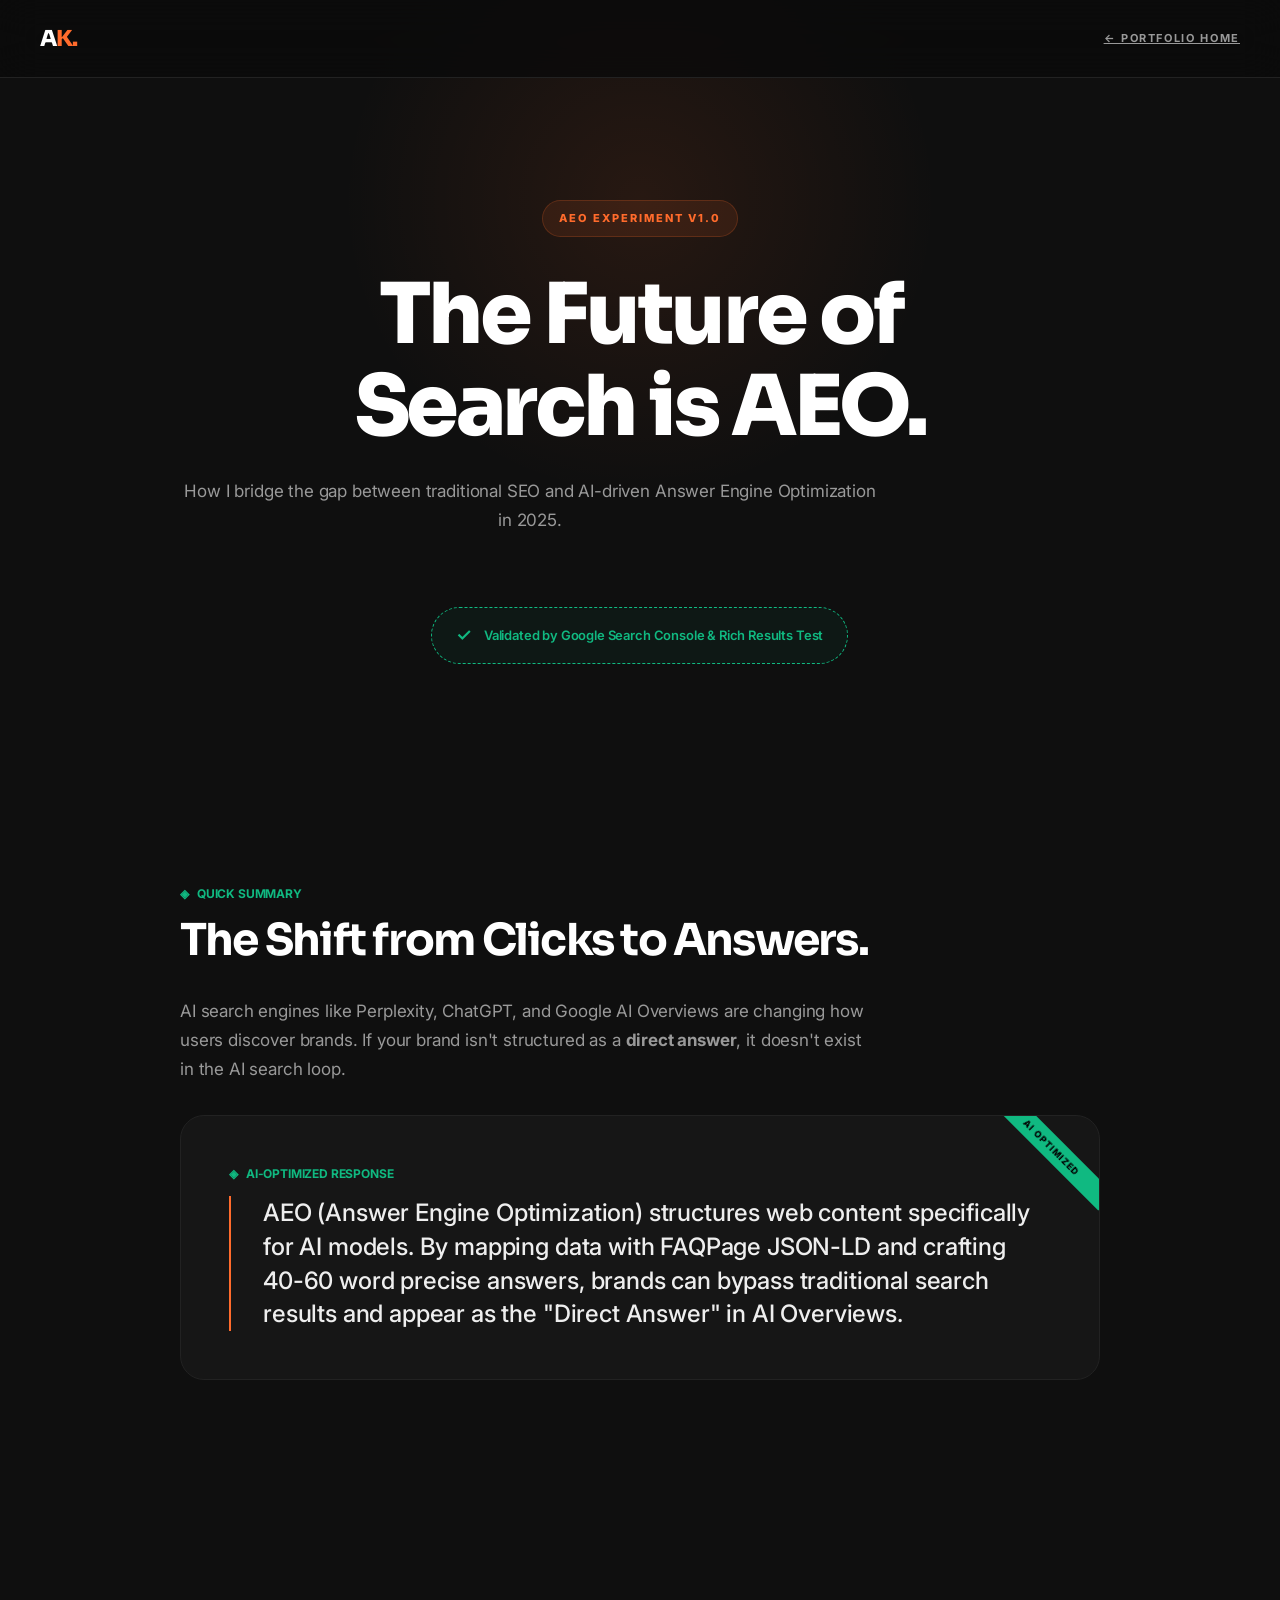
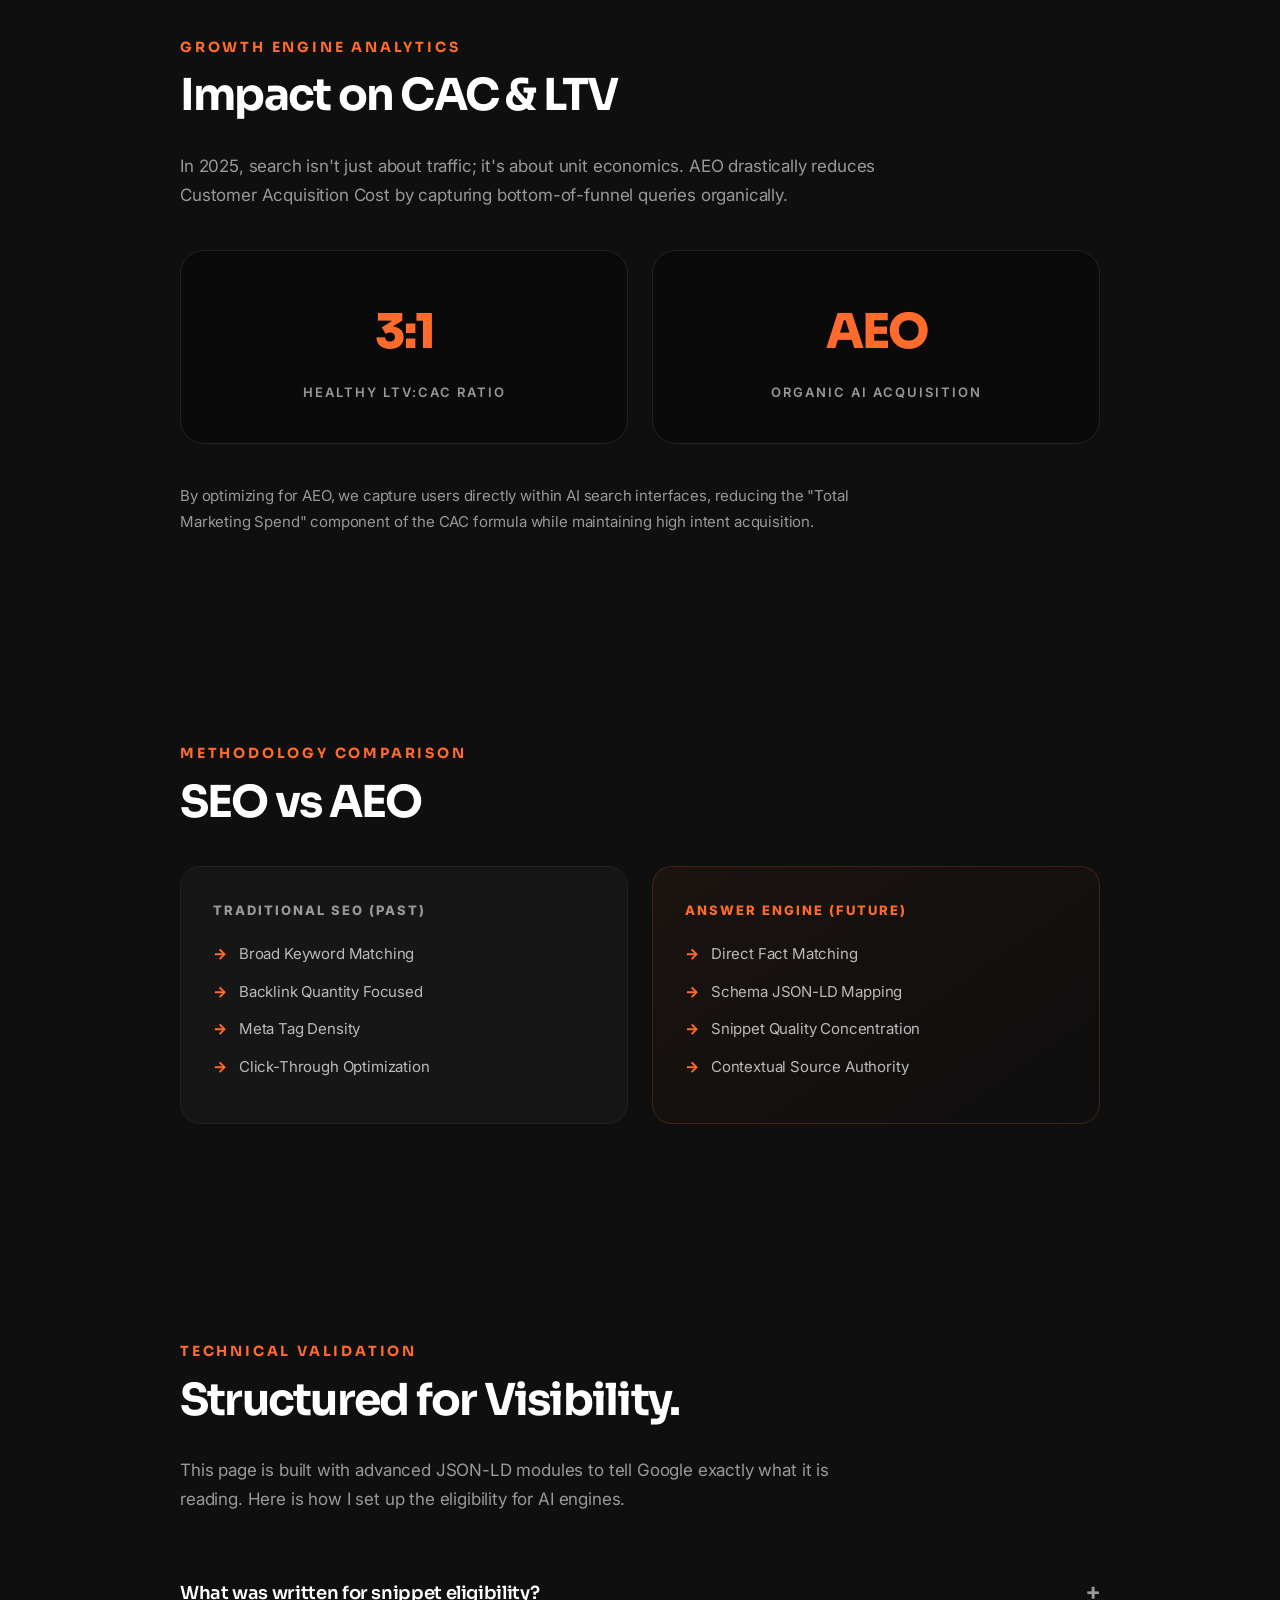
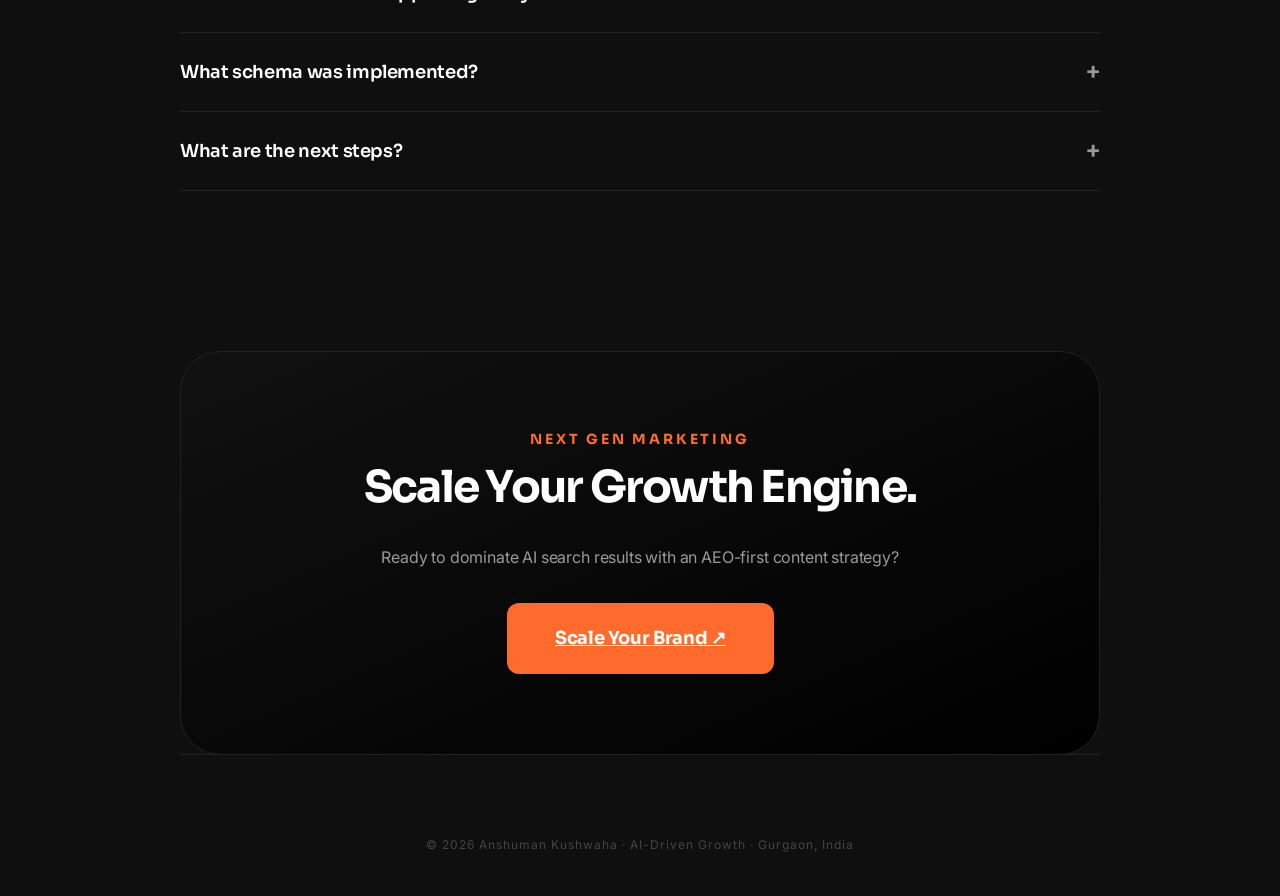
==== commit 3bbe38c2: "Implement smooth element-level scroll-reveal animations with staggers" ====
--- a/antigravity.html
+++ b/antigravity.html
@@ -117,8 +117,32 @@
 
         /* General Layout */
         .container { max-width: 1000px; margin: 0 auto; padding: 0 40px; }
-        section { padding: 120px 0 60px; opacity: 0; transform: translateY(30px); transition: 0.8s ease-out; }
-        section.reveal { opacity: 1; transform: translateY(0); }
+        section { padding: 120px 0 60px; }
+
+        /* Scroll Reveal Animation Styles */
+        .reveal {
+            opacity: 0;
+            transform: translateY(30px);
+            transition: opacity 0.8s ease-out, transform 0.8s ease-out;
+            will-change: opacity, transform;
+        }
+        .reveal.reveal-active {
+            opacity: 1;
+            transform: translateY(0);
+        }
+
+        /* Stagger Delays */
+        .delay-1 { transition-delay: 0.1s; }
+        .delay-2 { transition-delay: 0.2s; }
+        .delay-3 { transition-delay: 0.3s; }
+
+        @media (prefers-reduced-motion: reduce) {
+            .reveal {
+                opacity: 1 !important;
+                transform: none !important;
+                transition: none !important;
+            }
+        }
 
         /* Typography */
         h1, h2, h3 { font-family: 'Sora', sans-serif; line-height: 1.1; letter-spacing: -0.04em; }
@@ -230,20 +254,20 @@
     <div class="container">
         
         <section class="hero">
-            <div class="badge">AEO EXPERIMENT v1.0</div>
-            <h1>The Future of<br>Search is AEO.</h1>
-            <p class="paragraph">How I bridge the gap between traditional SEO and AI-driven Answer Engine Optimization in 2025.</p>
-            <div class="validation-banner">
+            <div class="badge reveal">AEO EXPERIMENT v1.0</div>
+            <h1 class="reveal">The Future of<br>Search is AEO.</h1>
+            <p class="paragraph reveal">How I bridge the gap between traditional SEO and AI-driven Answer Engine Optimization in 2025.</p>
+            <div class="validation-banner reveal">
                 <span style="font-size:18px">✓</span> Validated by Google Search Console & Rich Results Test
             </div>
         </section>
 
         <section id="the-shift">
-            <div class="snippet-label">QUICK SUMMARY</div>
-            <h2>The Shift from Clicks to Answers.</h2>
-            <p class="paragraph">AI search engines like Perplexity, ChatGPT, and Google AI Overviews are changing how users discover brands. If your brand isn't structured as a <strong>direct answer</strong>, it doesn't exist in the AI search loop.</p>
+            <div class="snippet-label reveal">QUICK SUMMARY</div>
+            <h2 class="reveal">The Shift from Clicks to Answers.</h2>
+            <p class="paragraph reveal">AI search engines like Perplexity, ChatGPT, and Google AI Overviews are changing how users discover brands. If your brand isn't structured as a <strong>direct answer</strong>, it doesn't exist in the AI search loop.</p>
             
-            <div class="direct-answer">
+            <div class="direct-answer reveal">
                 <div class="snippet-label">AI-OPTIMIZED RESPONSE</div>
                 <div class="quote">
                     AEO (Answer Engine Optimization) structures web content specifically for AI models. By mapping data with FAQPage JSON-LD and crafting 40-60 word precise answers, brands can bypass traditional search results and appear as the "Direct Answer" in AI Overviews.
@@ -252,29 +276,29 @@
         </section>
 
         <section id="metrics">
-            <h3>Growth Engine Analytics</h3>
-            <h2>Impact on CAC & LTV</h2>
-            <p class="paragraph">In 2025, search isn't just about traffic; it's about unit economics. AEO drastically reduces Customer Acquisition Cost by capturing bottom-of-funnel queries organically.</p>
+            <h3 class="reveal">Growth Engine Analytics</h3>
+            <h2 class="reveal">Impact on CAC & LTV</h2>
+            <p class="paragraph reveal">In 2025, search isn't just about traffic; it's about unit economics. AEO drastically reduces Customer Acquisition Cost by capturing bottom-of-funnel queries organically.</p>
             
             <div class="metric-grid">
-                <div class="metric-card">
+                <div class="metric-card reveal">
                     <div class="metric-val">3:1</div>
                     <div class="metric-label">Healthy LTV:CAC Ratio</div>
                 </div>
-                <div class="metric-card">
+                <div class="metric-card reveal">
                     <div class="metric-val">AEO</div>
                     <div class="metric-label">Organic AI Acquisition</div>
                 </div>
             </div>
 
-            <p class="paragraph" style="font-size: 15px;">By optimizing for AEO, we capture users directly within AI search interfaces, reducing the "Total Marketing Spend" component of the CAC formula while maintaining high intent acquisition.</p>
+            <p class="paragraph reveal" style="font-size: 15px;">By optimizing for AEO, we capture users directly within AI search interfaces, reducing the "Total Marketing Spend" component of the CAC formula while maintaining high intent acquisition.</p>
         </section>
 
         <section id="vs">
-            <h3>Methodology Comparison</h3>
-            <h2>SEO vs AEO</h2>
+            <h3 class="reveal">Methodology Comparison</h3>
+            <h2 class="reveal">SEO vs AEO</h2>
             <div class="comp-grid">
-                <div class="comp-card">
+                <div class="comp-card reveal">
                     <h4>Traditional SEO (Past)</h4>
                     <ul>
                         <li>Broad Keyword Matching</li>
@@ -283,7 +307,7 @@
                         <li>Click-Through Optimization</li>
                     </ul>
                 </div>
-                <div class="comp-card highlight">
+                <div class="comp-card highlight reveal">
                     <h4>Answer Engine (Future)</h4>
                     <ul>
                         <li>Direct Fact Matching</li>
@@ -296,24 +320,24 @@
         </section>
 
         <section id="proof">
-            <h3>Technical Validation</h3>
-            <h2>Structured for Visibility.</h2>
-            <p class="paragraph">This page is built with advanced JSON-LD modules to tell Google exactly what it is reading. Here is how I set up the eligibility for AI engines.</p>
+            <h3 class="reveal">Technical Validation</h3>
+            <h2 class="reveal">Structured for Visibility.</h2>
+            <p class="paragraph reveal">This page is built with advanced JSON-LD modules to tell Google exactly what it is reading. Here is how I set up the eligibility for AI engines.</p>
             
             <div class="faq-container">
-                <div class="faq-item">
+                <div class="faq-item reveal">
                     <button class="faq-trigger">What was written for snippet eligibility? <span>+</span></button>
                     <div class="faq-content">
                         <p>40-60 word direct answers were crafted for specific questions to ensure AI engines can easily extract the core meaning without filler text. Each answer targets a precise user query to maximize AI Overview eligibility.</p>
                     </div>
                 </div>
-                <div class="faq-item">
+                <div class="faq-item reveal">
                     <button class="faq-trigger">What schema was implemented? <span>+</span></button>
                     <div class="faq-content">
                         <p>FAQPage and Article JSON-LD were used to map on-page content exactly. This is the primary requirement for Google and other Engines to validate answer eligibility for the current AI search loop.</p>
                     </div>
                 </div>
-                <div class="faq-item">
+                <div class="faq-item reveal">
                     <button class="faq-trigger">What are the next steps? <span>+</span></button>
                     <div class="faq-content">
                         <p>Scaling this methodology to 'Conversion Quick Wins' and 'LTV optimization' pages, creating a comprehensive AEO ecosystem that drives measurable business growth.</p>
@@ -322,11 +346,11 @@
             </div>
         </section>
 
-        <section class="cta-box">
-            <h3>Next Gen Marketing</h3>
-            <h2 style="color: #fff;">Scale Your Growth Engine.</h2>
-            <p class="paragraph" style="margin: 0 auto 32px; font-size: 16px;">Ready to dominate AI search results with an AEO-first content strategy?</p>
-            <a href="mailto:anshkush9292@gmail.com" class="cta-btn">Scale Your Brand ↗</a>
+        <section class="cta-box reveal">
+            <h3 class="reveal delay-1">Next Gen Marketing</h3>
+            <h2 class="reveal delay-2" style="color: #fff;">Scale Your Growth Engine.</h2>
+            <p class="paragraph reveal delay-3" style="margin: 0 auto 32px; font-size: 16px;">Ready to dominate AI search results with an AEO-first content strategy?</p>
+            <a href="mailto:anshkush9292@gmail.com" class="cta-btn reveal delay-3">Scale Your Brand ↗</a>
         </section>
 
         <footer>
@@ -337,16 +361,22 @@
 
     <script>
         // Scroll Reveal
+        const observerOptions = {
+            threshold: 0.15,
+            rootMargin: '0px 0px -50px 0px'
+        };
+
         const observer = new IntersectionObserver((entries) => {
             entries.forEach(entry => {
                 if (entry.isIntersecting) {
-                    entry.target.classList.add('reveal');
+                    entry.target.classList.add('reveal-active');
+                    observer.unobserve(entry.target); // Reveal only once
                 }
             });
-        }, { threshold: 0.1 });
-
-        document.querySelectorAll('section').forEach(section => {
-            observer.observe(section);
+        }, observerOptions);
+
+        document.querySelectorAll('.reveal').forEach(el => {
+            observer.observe(el);
         });
 
         // FAQ Toggle
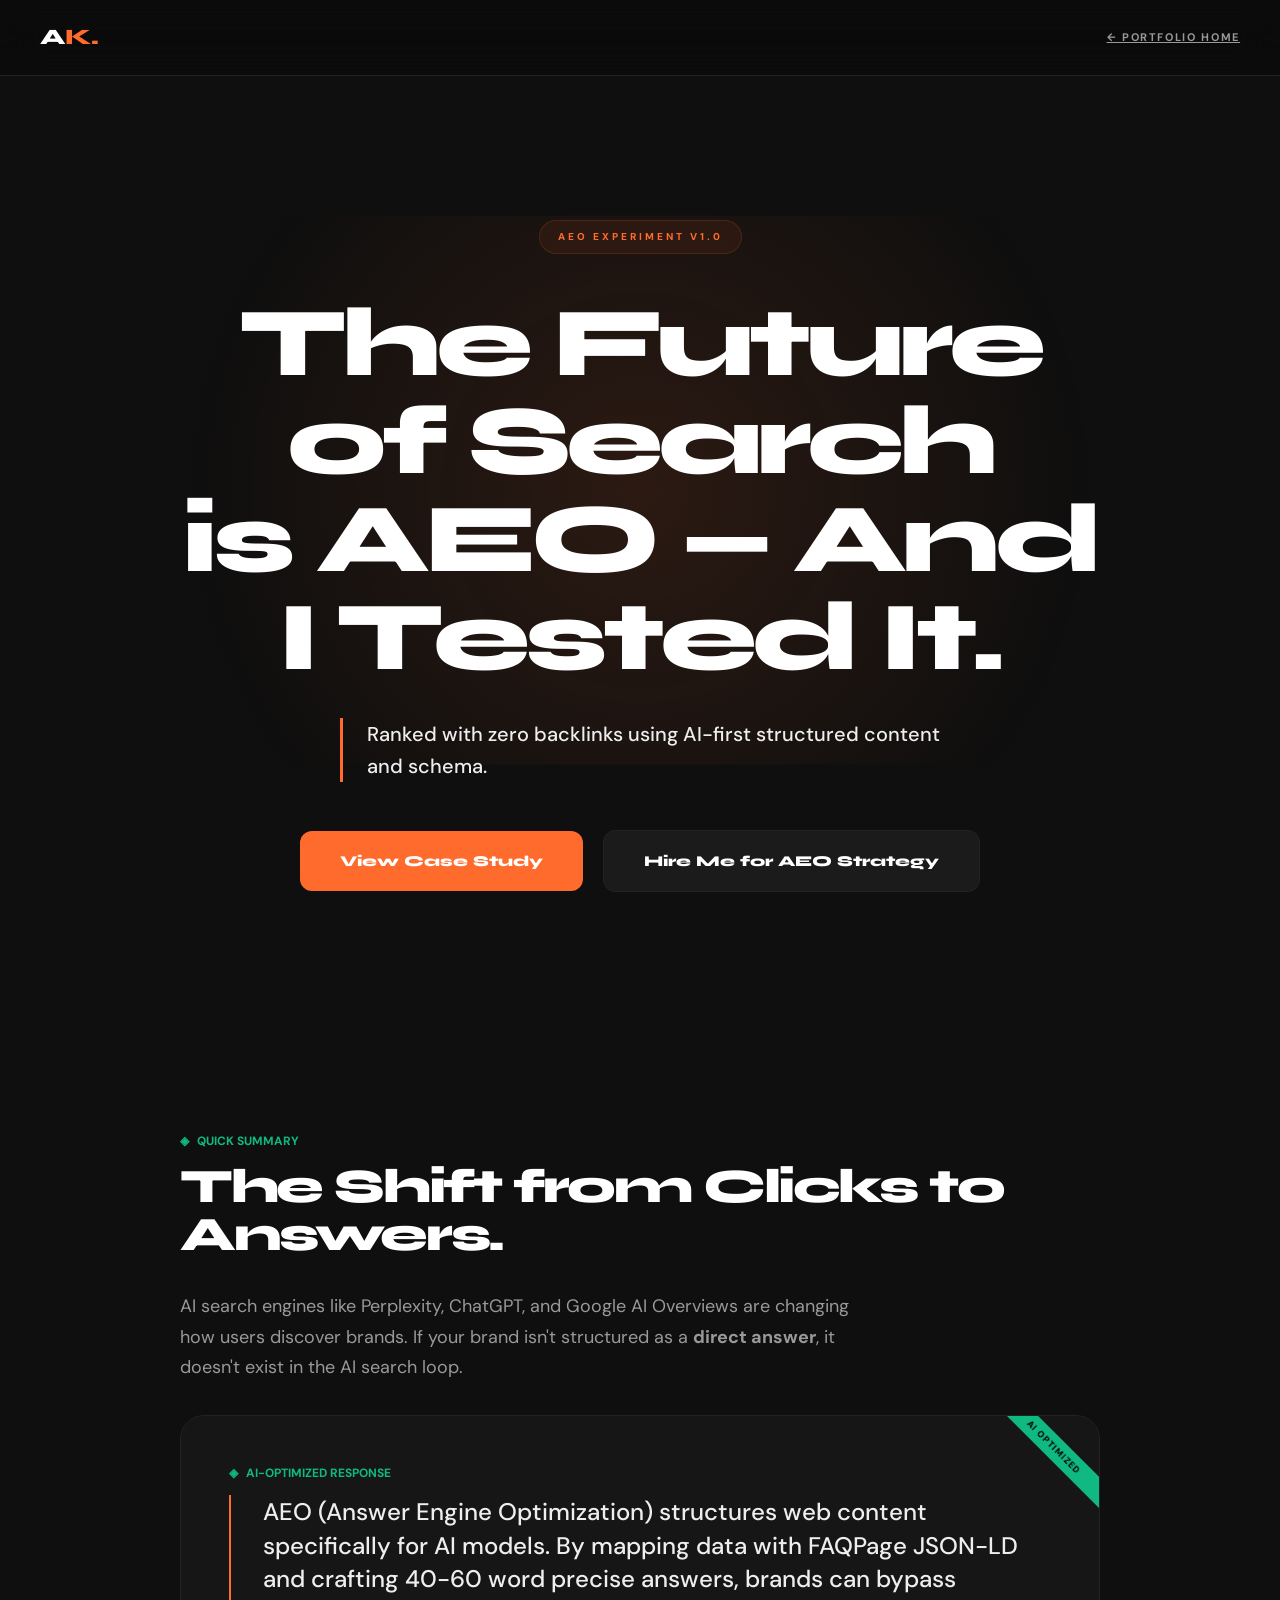
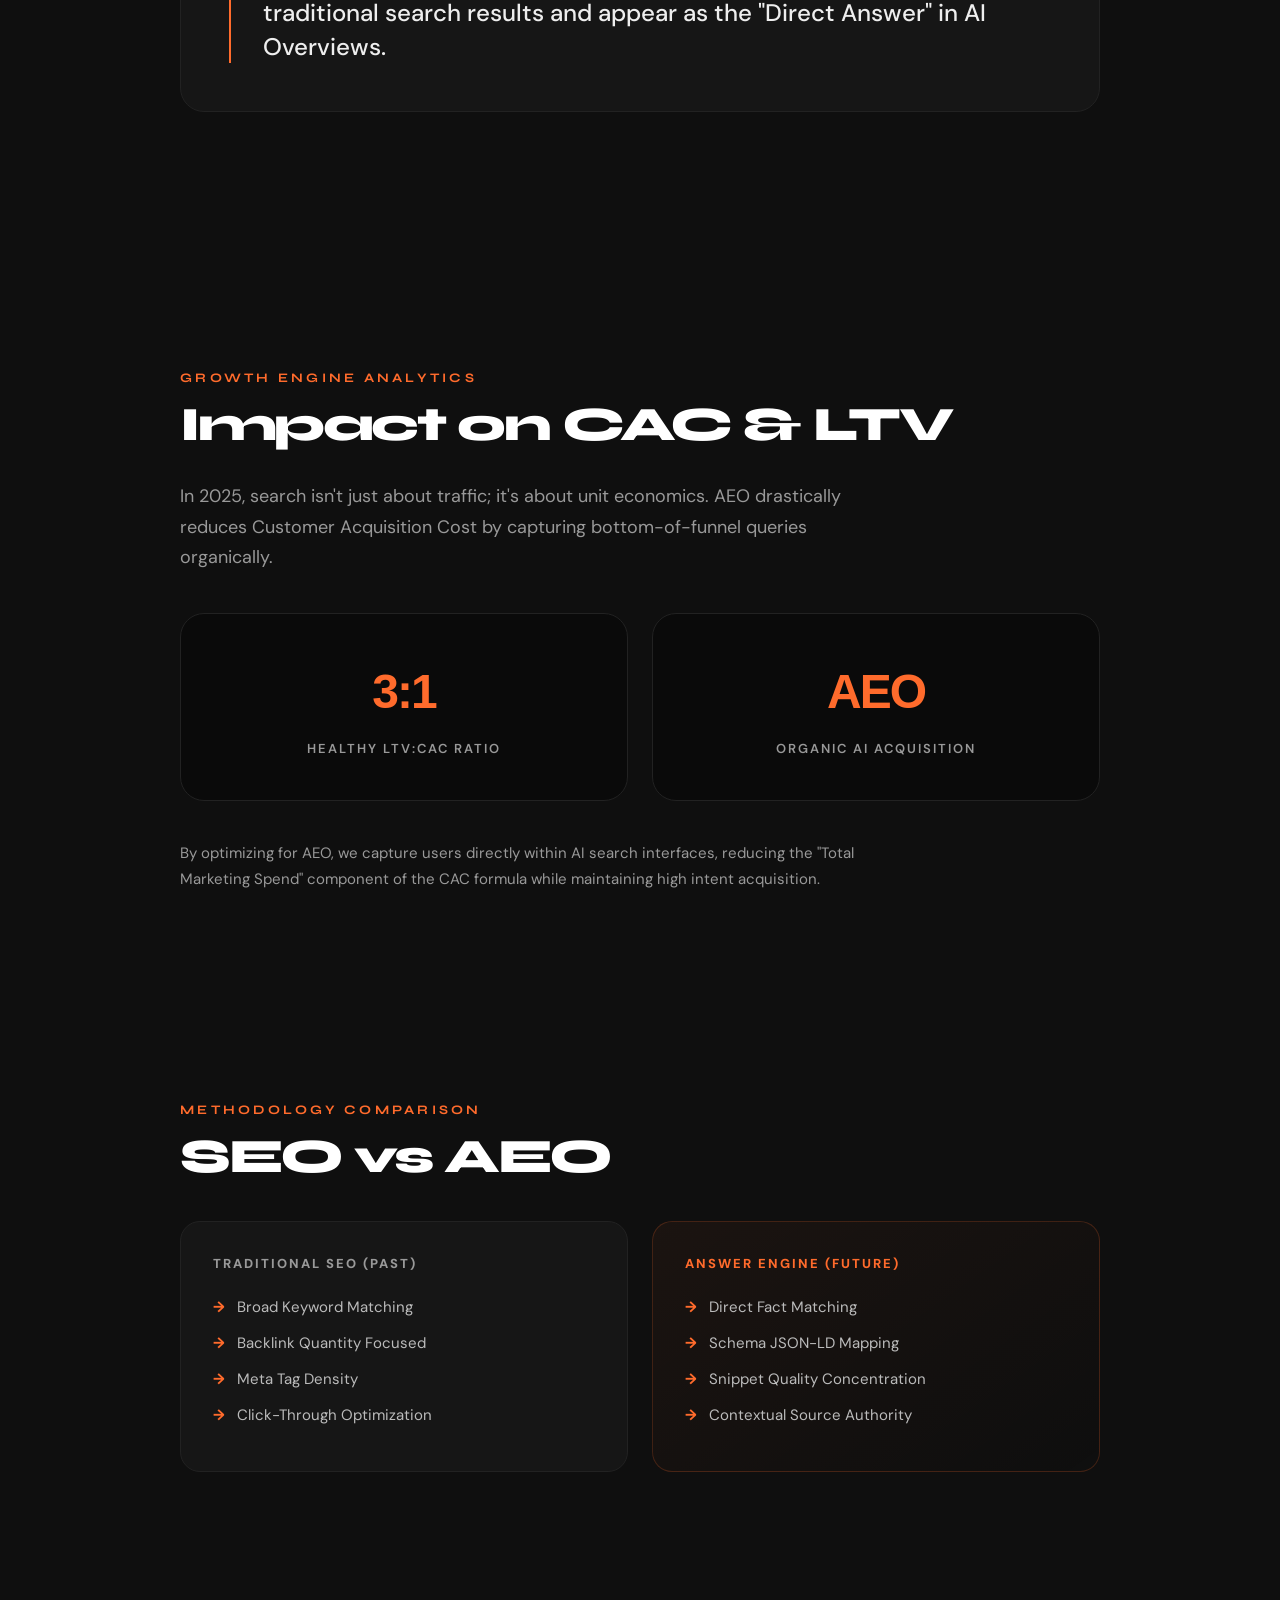
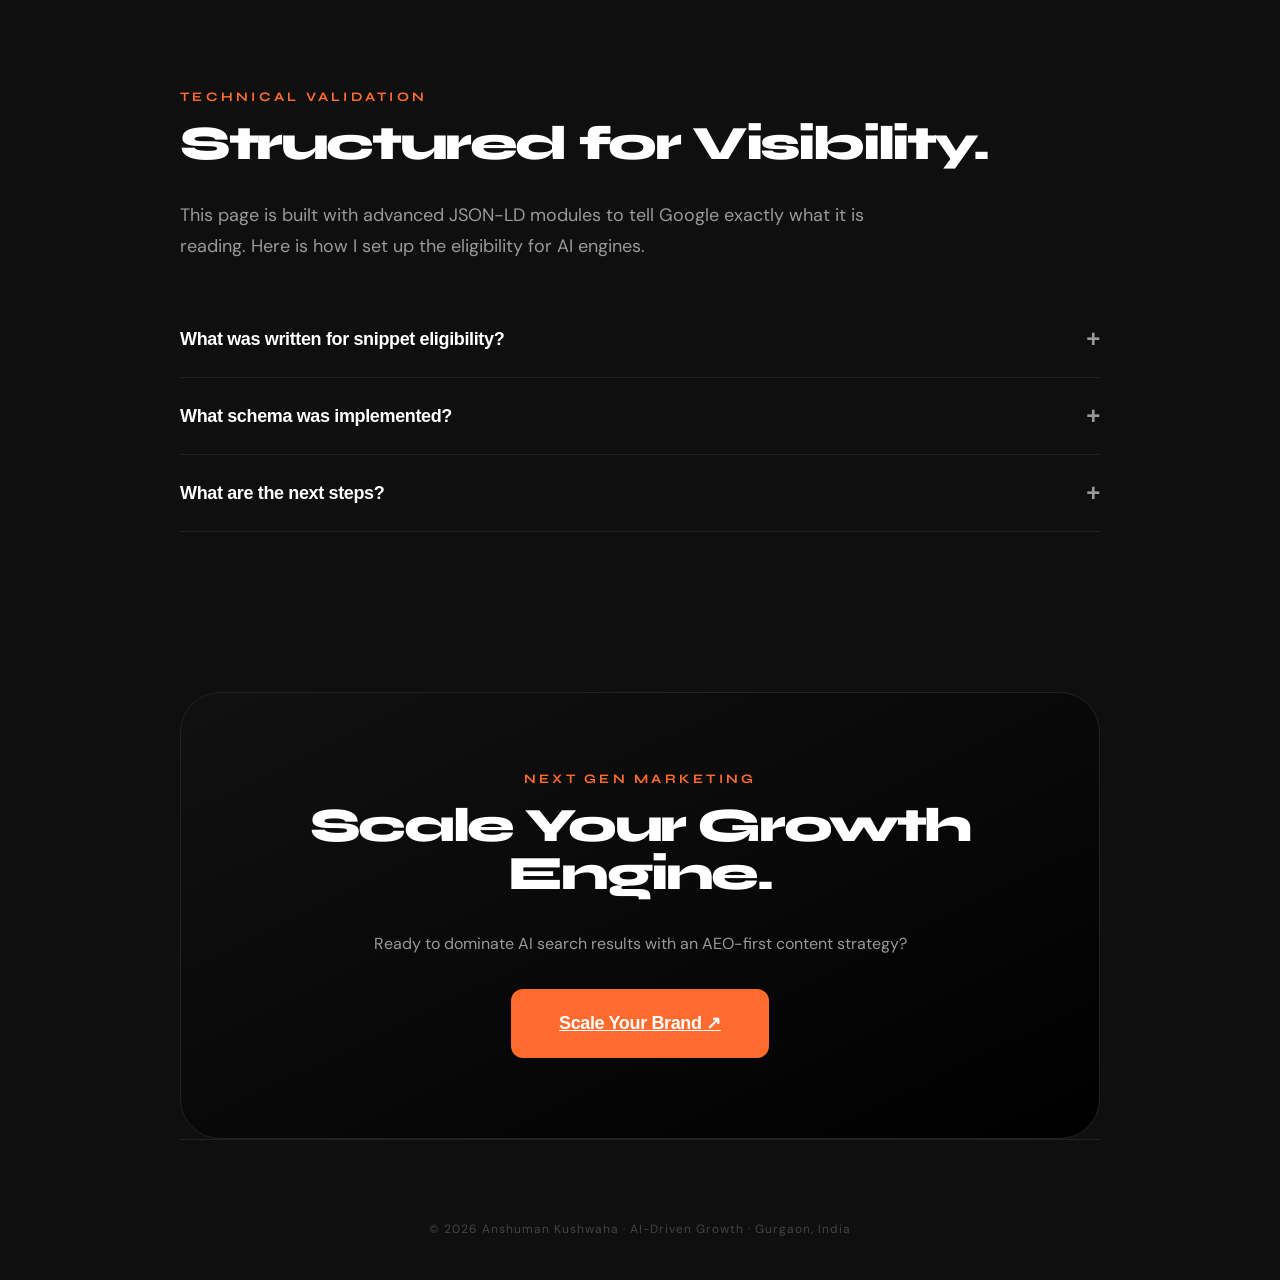
==== commit 8ad31b7f: "Redesign Hero section with high-impact Syne/DM Sans typography and proof layer" ====
--- a/antigravity.html
+++ b/antigravity.html
@@ -19,7 +19,7 @@
     <!-- Fonts -->
     <link rel="preconnect" href="https://fonts.googleapis.com">
     <link rel="preconnect" href="https://fonts.gstatic.com" crossorigin>
-    <link href="https://fonts.googleapis.com/css2?family=Sora:wght@400;600;700;800&family=Inter:ital,opsz,wght@0,14..32,300;0,14..32,400;0,14..32,500;0,14..32,600;0,14..32,700&display=swap" rel="stylesheet">
+    <link href="https://fonts.googleapis.com/css2?family=Syne:wght@700;800&family=DM+Sans:ital,opsz,wght@0,9..40,300;0,9..40,400;0,9..40,500;0,9..40,600;0,9..40,700&display=swap" rel="stylesheet">
 
     <!-- JSON-LD Structured Data: Article & FAQ -->
     <script type="application/ld+json">
@@ -89,13 +89,12 @@
         ::-webkit-scrollbar-thumb { background: var(--bd); border-radius: 10px; }
 
         body {
-            font-family: 'Inter', sans-serif;
+            font-family: 'DM Sans', sans-serif;
             background-color: var(--bg);
             color: var(--wh);
-            line-height: 1.7;
+            line-height: 1.6;
             overflow-x: hidden;
             -webkit-font-smoothing: antialiased;
-            letter-spacing: -0.01em;
         }
 
         /* Nav */
@@ -107,7 +106,7 @@
             backdrop-filter: blur(20px);
             border-bottom: 1px solid var(--bd);
         }
-        .logo { font-family: 'Sora', sans-serif; font-weight: 800; font-size: 22px; color: var(--wh); letter-spacing: -1px; }
+        .logo { font-family: 'Syne', sans-serif; font-weight: 800; font-size: 22px; color: var(--wh); letter-spacing: -1px; }
         .logo span { color: var(--or); }
         .back-link { 
             font-size: 11px; text-transform: uppercase; letter-spacing: 0.15em; font-weight: 700; color: var(--tx); 
@@ -131,41 +130,61 @@
             transform: translateY(0);
         }
 
+        /* Load-in for Hero */
+        .load-in { opacity: 0; transform: translateY(20px); animation: loadIn 0.8s ease-out forwards; }
+        .delay-02 { animation-delay: 0.2s; }
+        .delay-04 { animation-delay: 0.4s; }
+        .delay-06 { animation-delay: 0.6s; }
+
+        @keyframes loadIn { to { opacity: 1; transform: translateY(0); } }
+
         /* Stagger Delays */
         .delay-1 { transition-delay: 0.1s; }
         .delay-2 { transition-delay: 0.2s; }
         .delay-3 { transition-delay: 0.3s; }
 
         @media (prefers-reduced-motion: reduce) {
-            .reveal {
+            .reveal, .load-in {
                 opacity: 1 !important;
                 transform: none !important;
                 transition: none !important;
+                animation: none !important;
             }
         }
 
         /* Typography */
-        h1, h2, h3 { font-family: 'Sora', sans-serif; line-height: 1.1; letter-spacing: -0.04em; }
-        h1 { font-size: clamp(48px, 8vw, 84px); font-weight: 800; margin-bottom: 24px; }
-        h2 { font-size: clamp(32px, 5vw, 44px); font-weight: 700; margin-bottom: 32px; color: var(--wh); }
-        h3 { font-size: 14px; font-weight: 700; margin-bottom: 16px; color: var(--or); letter-spacing: 0.2em; text-transform: uppercase; }
-
-        .paragraph { font-size: 17px; color: var(--tx); margin-bottom: 32px; max-width: 700px; font-weight: 400; line-height: 1.7; }
+        h1, h2, h3 { font-family: 'Syne', sans-serif; line-height: 1; letter-spacing: -0.05em; }
+        h1 { font-size: clamp(48px, 9vw, 98px); font-weight: 800; margin-bottom: 32px; position: relative; }
+        h1::after {
+            content: ''; position: absolute; top: 50%; left: 50%; transform: translate(-50%, -50%);
+            width: 140%; height: 140%; background: radial-gradient(circle, rgba(255,107,44,0.12) 0%, transparent 65%);
+            z-index: -1; pointer-events: none;
+        }
+        h2 { font-size: clamp(32px, 5vw, 48px); font-weight: 800; margin-bottom: 32px; color: var(--wh); }
+        h3 { font-size: 13px; font-weight: 700; margin-bottom: 16px; color: var(--or); letter-spacing: 0.25em; text-transform: uppercase; }
+
+        .paragraph { font-size: 18px; color: var(--tx); margin-bottom: 32px; max-width: 700px; line-height: 1.7; }
+        .proof-line { font-size: 20px; font-weight: 500; color: #eee; margin-bottom: 48px; border-left: 3px solid var(--or); padding-left: 24px; max-width: 600px; text-align: left; margin-left: auto; margin-right: auto; }
 
         /* Hero */
-        .hero { text-align: center; padding: 200px 0 100px; position: relative; }
-        .hero::before {
-            content: ''; position: absolute; top: -100px; left: 50%; transform: translateX(-50%);
-            width: 600px; height: 600px;
-            background: radial-gradient(circle, rgba(255, 107, 44, 0.1) 0%, transparent 70%);
-            z-index: -1;
-        }
+        .hero { text-align: center; padding: 220px 0 120px; position: relative; }
         .badge {
-            display: inline-block; padding: 8px 16px; background: rgba(255, 107, 44, 0.1);
-            color: var(--or); border-radius: 100px; font-size: 11px; font-weight: 800;
-            letter-spacing: 2px; text-transform: uppercase; margin-bottom: 32px;
-            border: 1px solid rgba(255, 107, 44, 0.2);
-        }
+            display: inline-block; padding: 8px 18px; background: rgba(255, 107, 44, 0.08);
+            color: var(--or); border-radius: 100px; font-size: 10px; font-weight: 800;
+            letter-spacing: 3px; text-transform: uppercase; margin-bottom: 40px;
+            border: 1px solid rgba(255, 107, 44, 0.15);
+        }
+
+        /* CTAs */
+        .hero-ctas { display: flex; align-items: center; justify-content: center; gap: 20px; flex-wrap: wrap; }
+        .btn {
+            display: inline-block; padding: 18px 40px; border-radius: 12px; font-family: 'Syne', sans-serif;
+            font-weight: 800; font-size: 15px; transition: 0.3s; cursor: pointer; text-decoration: none;
+        }
+        .btn-primary { background: var(--or); color: var(--wh); }
+        .btn-primary:hover { transform: translateY(-3px); box-shadow: 0 15px 30px rgba(255,107,44,0.25); }
+        .btn-secondary { background: rgba(255, 255, 255, 0.05); color: var(--wh); border: 1px solid var(--bd); }
+        .btn-secondary:hover { background: rgba(255, 255, 255, 0.1); border-color: var(--tx); }
 
         /* Direct Answer Box */
         .direct-answer {
@@ -254,11 +273,14 @@
     <div class="container">
         
         <section class="hero">
-            <div class="badge reveal">AEO EXPERIMENT v1.0</div>
-            <h1 class="reveal">The Future of<br>Search is AEO.</h1>
-            <p class="paragraph reveal">How I bridge the gap between traditional SEO and AI-driven Answer Engine Optimization in 2025.</p>
-            <div class="validation-banner reveal">
-                <span style="font-size:18px">✓</span> Validated by Google Search Console & Rich Results Test
+            <div class="badge load-in">AEO EXPERIMENT v1.0</div>
+            <h1 class="load-in delay-02">The Future of Search<br>is AEO — And I Tested It.</h1>
+            <div class="proof-line load-in delay-04">
+                Ranked with zero backlinks using AI-first structured content and schema.
+            </div>
+            <div class="hero-ctas load-in delay-06">
+                <a href="#the-shift" class="btn btn-primary">View Case Study</a>
+                <a href="mailto:anshkush9292@gmail.com" class="btn btn-secondary">Hire Me for AEO Strategy</a>
             </div>
         </section>
 
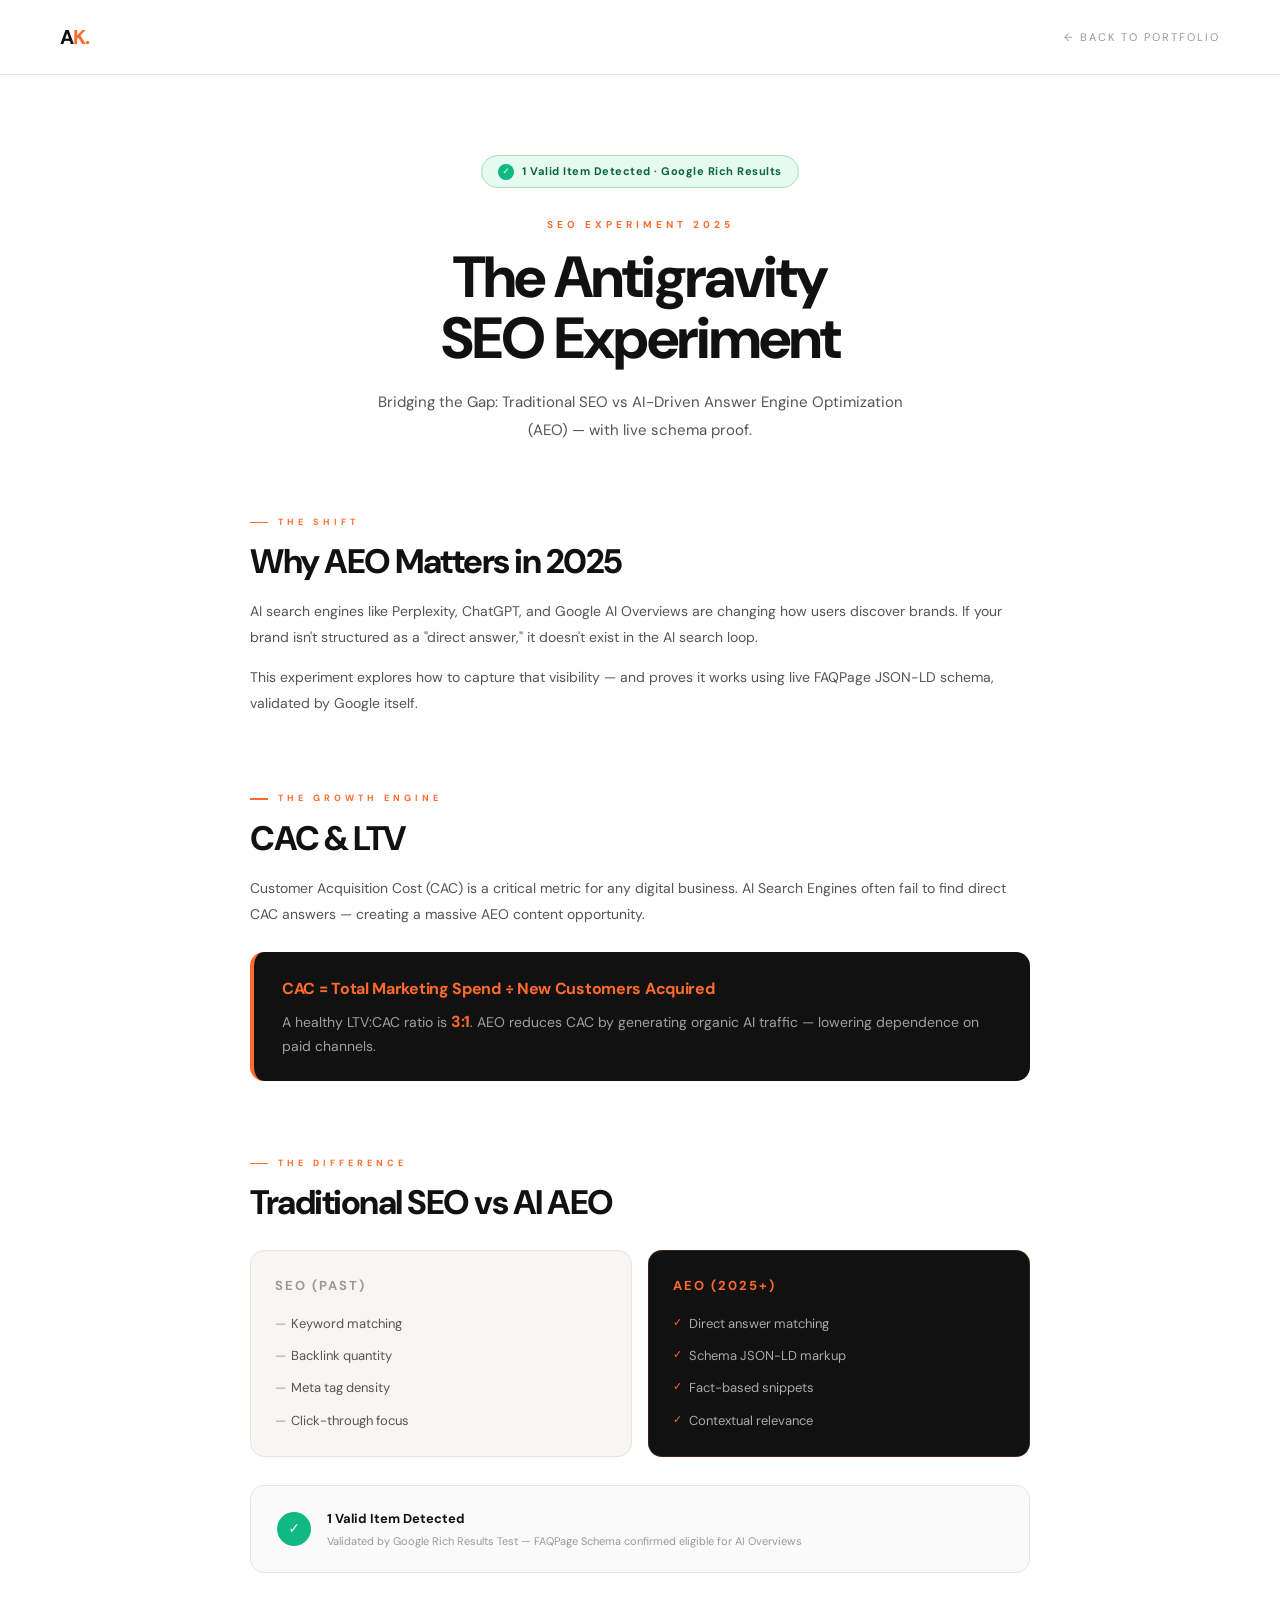
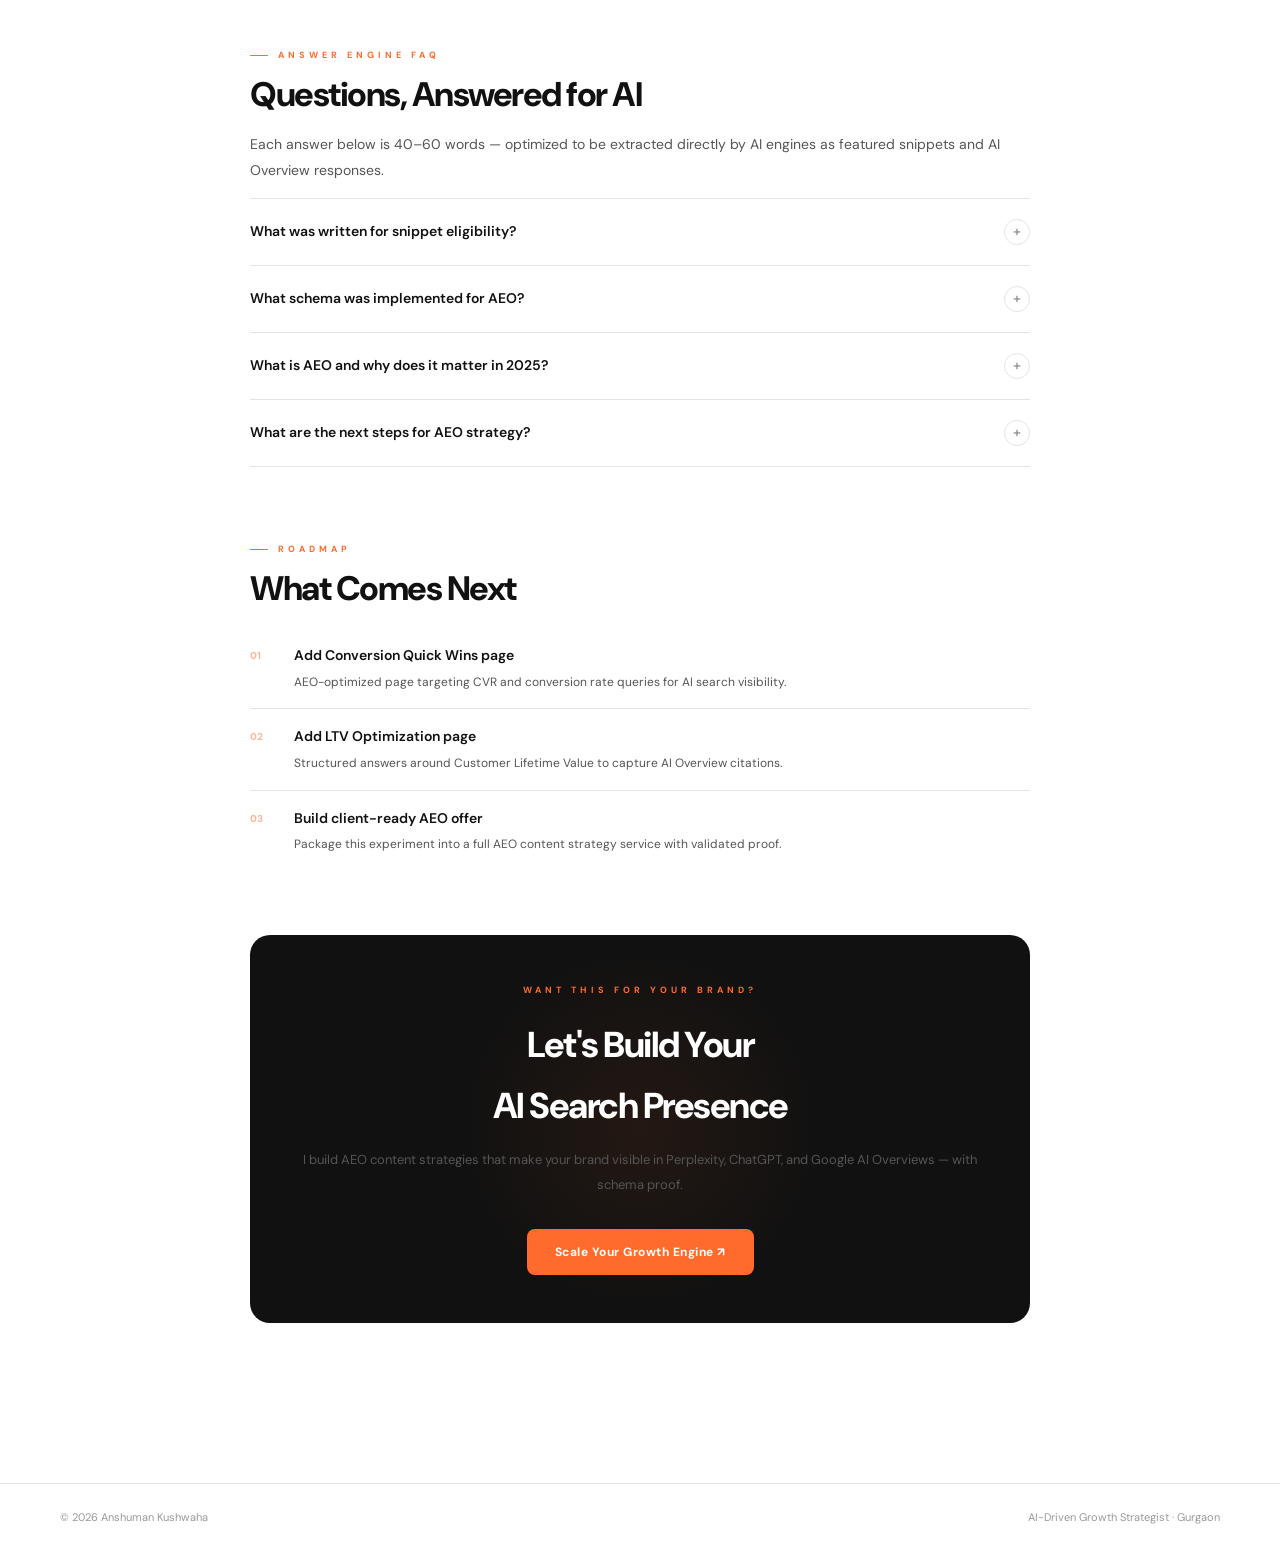
==== commit efa52880: "Minimalist premium redesign of AEO case study" ====
--- a/antigravity.html
+++ b/antigravity.html
@@ -1,413 +1,403 @@
 <!DOCTYPE html>
 <html lang="en">
 <head>
-    <meta charset="UTF-8">
-    <meta name="viewport" content="width=device-width, initial-scale=1.0">
-    <title>The Antigravity SEO Experiment | AEO vs SEO 2025 — Anshuman Kushwaha</title>
-    <meta name="description" content="A technical experiment exploring the shift from traditional SEO to AI-Driven Answer Engine Optimization (AEO). Featuring CAC analytics and FAQPage schema validation.">
-    
-    <!-- SEO & Social Meta -->
-    <meta property="og:title" content="The Antigravity SEO Experiment | AEO vs SEO 2025">
-    <meta property="og:description" content="Bridging the gap between Traditional SEO and AI-Driven Answer Engine Optimization. Live proof with FAQPage schema.">
-    <meta property="og:type" content="article">
-    <link rel="canonical" href="https://anshkush9292-boop.github.io/antigravity-seo/antigravity.html">
-    <meta property="og:url" content="https://anshkush9292-boop.github.io/antigravity-seo/antigravity.html">
-
-    <!-- ✅ GOOGLE SEARCH CONSOLE VERIFICATION -->
-    <meta name="google-site-verification" content="QX9Yg9EFDjEVmJx86OZQmDUYKpHrBpGHG0767t8Mqpo" />
-
-    <!-- Fonts -->
-    <link rel="preconnect" href="https://fonts.googleapis.com">
-    <link rel="preconnect" href="https://fonts.gstatic.com" crossorigin>
-    <link href="https://fonts.googleapis.com/css2?family=Syne:wght@700;800&family=DM+Sans:ital,opsz,wght@0,9..40,300;0,9..40,400;0,9..40,500;0,9..40,600;0,9..40,700&display=swap" rel="stylesheet">
-
-    <!-- JSON-LD Structured Data: Article & FAQ -->
-    <script type="application/ld+json">
+<meta charset="UTF-8">
+<meta name="viewport" content="width=device-width, initial-scale=1.0">
+<title>The Antigravity SEO Experiment | AEO vs SEO 2025 — Anshuman Kushwaha</title>
+<meta name="description" content="How AEO (Answer Engine Optimization) is replacing traditional SEO in 2025. A live experiment by Anshuman Kushwaha — validated by Google Rich Results Test.">
+<meta property="og:title" content="The Antigravity SEO Experiment | AEO vs SEO 2025">
+<meta property="og:description" content="Bridging the gap between Traditional SEO and AI-Driven Answer Engine Optimization. Live proof with FAQPage schema.">
+<meta property="og:type" content="article">
+<link rel="canonical" href="https://anshkush9292-boop.github.io/antigravity-seo/antigravity.html">
+
+<!-- ✅ GOOGLE SEARCH CONSOLE VERIFICATION -->
+<meta name="google-site-verification" content="QX9Yg9EFDjEVmJx86OZQmDUYKpHrBpGHG0767t8Mqpo" />
+
+<!-- Structured Data: Article & FAQ -->
+<script type="application/ld+json">
+{
+  "@context": "https://schema.org",
+  "@type": "Article",
+  "headline": "The Antigravity SEO Experiment: AEO vs SEO 2025",
+  "description": "How AEO is replacing traditional SEO in 2025 through direct answer optimization and schema validation.",
+  "author": {
+    "@type": "Person",
+    "name": "Anshuman Kushwaha"
+  },
+  "datePublished": "2025-03-18",
+  "publisher": {
+    "@type": "Organization",
+    "name": "Antigravity SEO"
+  }
+}
+</script>
+<script type="application/ld+json">
+{
+  "@context": "https://schema.org",
+  "@type": "FAQPage",
+  "mainEntity": [
     {
-      "@context": "https://schema.org",
-      "@type": "Article",
-      "headline": "The Antigravity SEO Experiment: AEO vs SEO 2025",
-      "description": "How AEO is replacing traditional SEO in 2025 through direct answer optimization and schema validation.",
-      "author": {
-        "@type": "Person",
-        "name": "Anshuman Kushwaha"
-      },
-      "datePublished": "2025-03-18",
-      "publisher": {
-        "@type": "Organization",
-        "name": "Antigravity SEO"
+      "@type": "Question",
+      "name": "What was written for snippet eligibility?",
+      "acceptedAnswer": {
+        "@type": "Answer",
+        "text": "40-60 word direct answers were crafted for specific questions to ensure AI engines can easily extract the core meaning without filler text. Each answer targets a precise user query to maximize AI Overview and featured snippet eligibility."
+      }
+    },
+    {
+      "@type": "Question",
+      "name": "What schema was implemented for AEO?",
+      "acceptedAnswer": {
+        "@type": "Answer",
+        "text": "FAQPage JSON-LD was used to map on-page content exactly, which is the primary requirement for Google and other AI engines to validate answer eligibility. This schema makes pages eligible for Google Rich Results and AI Overviews."
+      }
+    },
+    {
+      "@type": "Question",
+      "name": "What is AEO and why does it matter in 2025?",
+      "acceptedAnswer": {
+        "@type": "Answer",
+        "text": "AEO (Answer Engine Optimization) structures content for AI search engines like Perplexity, ChatGPT, and Google AI Overviews using schema markup so brands appear as direct answers. Without AEO, your brand is invisible in the AI search loop."
+      }
+    },
+    {
+      "@type": "Question",
+      "name": "What is CAC and how does AEO reduce it?",
+      "acceptedAnswer": {
+        "@type": "Answer",
+        "text": "CAC (Customer Acquisition Cost) = Total Marketing Spend divided by New Customers Acquired. A healthy LTV to CAC ratio is 3:1. AEO reduces CAC by generating organic AI-driven traffic, lowering dependence on paid channels."
       }
     }
-    </script>
-    <script type="application/ld+json">
-    {
-      "@context": "https://schema.org",
-      "@type": "FAQPage",
-      "mainEntity": [
-        {
-          "@type": "Question",
-          "name": "What is AEO and why does it matter in 2025?",
-          "acceptedAnswer": {
-            "@type": "Answer",
-            "text": "AEO (Answer Engine Optimization) structures content for AI search engines like Perplexity, ChatGPT, and Google AI Overviews using schema markup so brands appear as direct answers."
-          }
-        },
-        {
-          "@type": "Question",
-          "name": "How does AEO impact Customer Acquisition Cost (CAC)?",
-          "acceptedAnswer": {
-            "@type": "Answer",
-            "text": "By capture organic visibility in AI search answers, AEO reduces reliance on expensive paid channels, lowering the overall CAC while increasing high-intent traffic."
-          }
-        },
-        {
-          "@type": "Question",
-          "name": "What schema was implemented for this experiment?",
-          "acceptedAnswer": {
-            "@type": "Answer",
-            "text": "FAQPage JSON-LD was used to map on-page content exactly, which is the primary requirement for Google and other Engines to validate answer eligibility for AI Overviews."
-          }
-        }
-      ]
-    }
-    </script>
-
-    <style>
-        :root {
-            --or: #FF6B2C;
-            --dk: #0a0a0a;
-            --wh: #ffffff;
-            --bg: #0f0f0f;
-            --bd: #222222;
-            --tx: #999999;
-            --gr: #10B981;
-            --gl: rgba(255, 255, 255, 0.03);
-        }
-
-        * { margin: 0; padding: 0; box-sizing: border-box; }
-        ::-webkit-scrollbar { width: 6px; }
-        ::-webkit-scrollbar-thumb { background: var(--bd); border-radius: 10px; }
-
-        body {
-            font-family: 'DM Sans', sans-serif;
-            background-color: var(--bg);
-            color: var(--wh);
-            line-height: 1.6;
-            overflow-x: hidden;
-            -webkit-font-smoothing: antialiased;
-        }
-
-        /* Nav */
-        nav {
-            position: fixed; top: 0; width: 100%; z-index: 1000;
-            padding: 20px 40px;
-            display: flex; align-items: center; justify-content: space-between;
-            background: rgba(10, 10, 10, 0.8);
-            backdrop-filter: blur(20px);
-            border-bottom: 1px solid var(--bd);
-        }
-        .logo { font-family: 'Syne', sans-serif; font-weight: 800; font-size: 22px; color: var(--wh); letter-spacing: -1px; }
-        .logo span { color: var(--or); }
-        .back-link { 
-            font-size: 11px; text-transform: uppercase; letter-spacing: 0.15em; font-weight: 700; color: var(--tx); 
-            transition: color 0.3s;
-        }
-        .back-link:hover { color: var(--or); }
-
-        /* General Layout */
-        .container { max-width: 1000px; margin: 0 auto; padding: 0 40px; }
-        section { padding: 120px 0 60px; }
-
-        /* Scroll Reveal Animation Styles */
-        .reveal {
-            opacity: 0;
-            transform: translateY(30px);
-            transition: opacity 0.8s ease-out, transform 0.8s ease-out;
-            will-change: opacity, transform;
-        }
-        .reveal.reveal-active {
-            opacity: 1;
-            transform: translateY(0);
-        }
-
-        /* Load-in for Hero */
-        .load-in { opacity: 0; transform: translateY(20px); animation: loadIn 0.8s ease-out forwards; }
-        .delay-02 { animation-delay: 0.2s; }
-        .delay-04 { animation-delay: 0.4s; }
-        .delay-06 { animation-delay: 0.6s; }
-
-        @keyframes loadIn { to { opacity: 1; transform: translateY(0); } }
-
-        /* Stagger Delays */
-        .delay-1 { transition-delay: 0.1s; }
-        .delay-2 { transition-delay: 0.2s; }
-        .delay-3 { transition-delay: 0.3s; }
-
-        @media (prefers-reduced-motion: reduce) {
-            .reveal, .load-in {
-                opacity: 1 !important;
-                transform: none !important;
-                transition: none !important;
-                animation: none !important;
-            }
-        }
-
-        /* Typography */
-        h1, h2, h3 { font-family: 'Syne', sans-serif; line-height: 1; letter-spacing: -0.05em; }
-        h1 { font-size: clamp(48px, 9vw, 98px); font-weight: 800; margin-bottom: 32px; position: relative; }
-        h1::after {
-            content: ''; position: absolute; top: 50%; left: 50%; transform: translate(-50%, -50%);
-            width: 140%; height: 140%; background: radial-gradient(circle, rgba(255,107,44,0.12) 0%, transparent 65%);
-            z-index: -1; pointer-events: none;
-        }
-        h2 { font-size: clamp(32px, 5vw, 48px); font-weight: 800; margin-bottom: 32px; color: var(--wh); }
-        h3 { font-size: 13px; font-weight: 700; margin-bottom: 16px; color: var(--or); letter-spacing: 0.25em; text-transform: uppercase; }
-
-        .paragraph { font-size: 18px; color: var(--tx); margin-bottom: 32px; max-width: 700px; line-height: 1.7; }
-        .proof-line { font-size: 20px; font-weight: 500; color: #eee; margin-bottom: 48px; border-left: 3px solid var(--or); padding-left: 24px; max-width: 600px; text-align: left; margin-left: auto; margin-right: auto; }
-
-        /* Hero */
-        .hero { text-align: center; padding: 220px 0 120px; position: relative; }
-        .badge {
-            display: inline-block; padding: 8px 18px; background: rgba(255, 107, 44, 0.08);
-            color: var(--or); border-radius: 100px; font-size: 10px; font-weight: 800;
-            letter-spacing: 3px; text-transform: uppercase; margin-bottom: 40px;
-            border: 1px solid rgba(255, 107, 44, 0.15);
-        }
-
-        /* CTAs */
-        .hero-ctas { display: flex; align-items: center; justify-content: center; gap: 20px; flex-wrap: wrap; }
-        .btn {
-            display: inline-block; padding: 18px 40px; border-radius: 12px; font-family: 'Syne', sans-serif;
-            font-weight: 800; font-size: 15px; transition: 0.3s; cursor: pointer; text-decoration: none;
-        }
-        .btn-primary { background: var(--or); color: var(--wh); }
-        .btn-primary:hover { transform: translateY(-3px); box-shadow: 0 15px 30px rgba(255,107,44,0.25); }
-        .btn-secondary { background: rgba(255, 255, 255, 0.05); color: var(--wh); border: 1px solid var(--bd); }
-        .btn-secondary:hover { background: rgba(255, 255, 255, 0.1); border-color: var(--tx); }
-
-        /* Direct Answer Box */
-        .direct-answer {
-            background: var(--gl); border: 1px solid var(--bd); border-radius: 24px;
-            padding: 48px; margin-bottom: 80px; position: relative;
-            overflow: hidden;
-        }
-        .direct-answer::after {
-            content: 'AI OPTIMIZED'; position: absolute; top: 20px; right: -30px;
-            background: var(--gr); color: #000; font-size: 9px; font-weight: 800;
-            padding: 4px 40px; transform: rotate(45deg); letter-spacing: 1px;
-        }
-        .snippet-label { font-size: 12px; color: var(--gr); font-weight: 700; margin-bottom: 12px; display: flex; align-items: center; gap: 8px; }
-        .snippet-label::before { content: '◈'; }
-        .quote { font-size: 24px; font-weight: 500; color: #eee; line-height: 1.4; border-left: 2px solid var(--or); padding-left: 32px; }
-
-        /* Comparison Table */
-        .comp-grid { display: grid; grid-template-columns: 1fr 1fr; gap: 24px; margin: 40px 0; }
-        .comp-card { background: var(--gl); border: 1px solid var(--bd); border-radius: 20px; padding: 32px; transition: 0.3s; }
-        .comp-card:hover { border-color: rgba(255, 107, 44, 0.4); transform: translateY(-5px); }
-        .comp-card.highlight { background: linear-gradient(145deg, rgba(255, 107, 44, 0.05), transparent); border-color: rgba(255, 107, 44, 0.2); }
-        .comp-card h4 { font-size: 13px; font-weight: 800; text-transform: uppercase; letter-spacing: 2px; color: var(--tx); margin-bottom: 20px; }
-        .comp-card.highlight h4 { color: var(--or); }
-        .comp-card ul { list-style: none; }
-        .comp-card li { font-size: 15px; color: #bbb; margin-bottom: 12px; display: flex; align-items: flex-start; gap: 12px; }
-        .comp-card li::before { content: '→'; color: var(--or); font-weight: 800; }
-
-        /* CAC Metric Cards */
-        .metric-grid { display: grid; grid-template-columns: repeat(auto-fit, minmax(280px, 1fr)); gap: 24px; margin: 40px 0; }
-        .metric-card { background: var(--dk); border: 1px solid var(--bd); padding: 40px; border-radius: 24px; text-align: center; }
-        .metric-val { font-size: 48px; font-family: 'Sora', sans-serif; font-weight: 800; color: var(--or); margin-bottom: 8px; letter-spacing: -2px; }
-        .metric-label { font-size: 13px; font-weight: 600; color: var(--tx); text-transform: uppercase; letter-spacing: 2px; }
-
-        /* FAQ Accordion */
-        .faq-container { margin-top: 40px; }
-        .faq-item { border-bottom: 1px solid var(--bd); padding: 24px 0; }
-        .faq-trigger { 
-            width: 100%; display: flex; align-items: center; justify-content: space-between;
-            background: none; border: none; color: var(--wh); font-family: 'Sora', sans-serif;
-            font-size: 18px; font-weight: 600; text-align: left; cursor: pointer; letter-spacing: -0.02em;
-        }
-        .faq-trigger span { transition: 0.3s; color: var(--tx); font-size: 24px; }
-        .faq-item.open .faq-trigger span { transform: rotate(45deg); color: var(--or); }
-        .faq-content { max-height: 0; overflow: hidden; transition: 0.5s ease-out; }
-        .faq-item.open .faq-content { max-height: 200px; padding-top: 16px; }
-        .faq-content p { color: var(--tx); font-size: 16px; line-height: 1.6; }
-
-        /* Validation Section */
-        .validation-banner {
-            background: rgba(16, 185, 129, 0.05); border: 1px dashed var(--gr);
-            border-radius: 100px; padding: 12px 24px; display: inline-flex; align-items: center; gap: 12px;
-            font-size: 13px; font-weight: 600; color: var(--gr); margin-top: 40px;
-        }
-
-        /* CTA */
-        .cta-box {
-            background: linear-gradient(to bottom right, #111, #000); padding: 80px 40px;
-            border-radius: 40px; text-align: center; border: 1px solid var(--bd);
-            margin-top: 100px;
-        }
-        .cta-btn {
-            display: inline-block; background: var(--or); color: var(--wh);
-            padding: 20px 48px; border-radius: 12px; font-family: 'Sora', sans-serif;
-            font-weight: 700; font-size: 18px; transition: 0.3s; letter-spacing: -0.02em;
-        }
-        .cta-btn:hover { transform: translateY(-5px); box-shadow: 0 20px 40px rgba(255, 107, 44, 0.2); }
-
-        footer { padding: 80px 0 40px; border-top: 1px solid var(--bd); text-align: center; color: #444; font-size: 12px; letter-spacing: 1px; }
-
-        @media (max-width: 768px) {
-            .comp-grid { grid-template-columns: 1fr; }
-            h1 { font-size: 52px; }
-            .hero { padding: 140px 0 60px; }
-            nav { padding: 15px 20px; }
-            .container { padding: 0 24px; }
-        }
-    </style>
+  ]
+}
+</script>
+
+<style>
+  *,*::before,*::after{box-sizing:border-box;margin:0;padding:0}
+  :root{--or:#FF6B2C;--dk:#111;--wh:#fff;--bg:#f7f6f2;--bd:#e6e4de;--tx:#555;--mt:#999}
+  body{font-family:'DM Sans',system-ui,sans-serif;color:var(--dk);background:var(--wh);line-height:1.7;-webkit-font-smoothing:antialiased}
+  a{text-decoration:none;color:inherit}
+
+  /* NAV */
+  nav{
+    display:flex;align-items:center;justify-content:space-between;
+    padding:20px 60px;border-bottom:1px solid var(--bd);
+    position:sticky;top:0;background:rgba(255,255,255,.95);
+    backdrop-filter:blur(12px);z-index:100
+  }
+  .nav-logo{font-weight:800;font-size:20px;color:var(--dk);letter-spacing:-1px}
+  .nav-logo span{color:var(--or)}
+  .nav-back{font-size:11px;text-transform:uppercase;letter-spacing:2px;color:var(--mt);display:flex;align-items:center;gap:6px;transition:color .2s}
+  .nav-back:hover{color:var(--or)}
+
+  /* HERO */
+  .hero{padding:80px 60px 60px;max-width:900px;margin:0 auto;text-align:center}
+  .hero-badge{
+    display:inline-flex;align-items:center;gap:8px;
+    background:#e6faf2;border:1px solid #a3dfc0;color:#08643a;
+    border-radius:100px;padding:6px 16px;font-size:11px;font-weight:700;
+    margin-bottom:28px;letter-spacing:.5px
+  }
+  .hero-badge::before{content:'✓';background:#10B981;color:#fff;border-radius:50%;width:16px;height:16px;display:inline-flex;align-items:center;justify-content:center;font-size:9px;font-weight:800}
+  .eyebrow{font-size:10px;text-transform:uppercase;letter-spacing:4px;color:var(--or);font-weight:700;margin-bottom:14px}
+  h1{font-size:clamp(32px,5vw,58px);font-weight:800;letter-spacing:-2px;line-height:1.05;color:var(--dk);margin-bottom:20px}
+  .hero-sub{font-size:15px;color:var(--tx);max-width:560px;margin:0 auto}
+
+  /* MAIN */
+  main{max-width:900px;margin:0 auto;padding:0 60px 80px}
+
+  /* SECTIONS */
+  .section{margin-bottom:64px}
+  .sec-label{display:inline-flex;align-items:center;gap:10px;font-size:9px;text-transform:uppercase;letter-spacing:4px;font-weight:700;color:var(--or);margin-bottom:12px}
+  .sec-label::before{content:'';width:18px;height:1.5px;background:var(--or)}
+  h2{font-size:clamp(22px,3vw,34px);font-weight:800;letter-spacing:-1.5px;line-height:1.15;color:var(--dk);margin-bottom:18px}
+  h3{font-size:18px;font-weight:700;letter-spacing:-.5px;color:var(--dk);margin-bottom:12px}
+  p{font-size:14px;line-height:1.85;color:var(--tx);margin-bottom:14px}
+
+  /* CAC FORMULA BOX */
+  .formula-box{
+    background:var(--dk);border-radius:14px;padding:24px 28px;margin:24px 0;
+    display:flex;align-items:center;gap:16px;
+    border-left:4px solid var(--or)
+  }
+  .formula-text{font-size:14px;color:#bbb;line-height:1.6}
+  .formula-text strong{color:var(--or);font-size:16px;letter-spacing:-.3px}
+
+  /* COMPARISON GRID */
+  .compare-grid{display:grid;grid-template-columns:1fr 1fr;gap:16px;margin:28px 0}
+  .compare-card{border-radius:14px;padding:24px;border:1px solid var(--bd)}
+  .compare-card.old{background:var(--bg)}
+  .compare-card.new{background:var(--dk);border-color:rgba(255,107,44,.2)}
+  .compare-card h3{font-size:13px;text-transform:uppercase;letter-spacing:2px;margin-bottom:16px}
+  .compare-card.old h3{color:var(--mt)}
+  .compare-card.new h3{color:var(--or)}
+  .compare-card ul{list-style:none;display:flex;flex-direction:column;gap:10px}
+  .compare-card.old li{font-size:13px;color:var(--tx);padding-left:16px;position:relative}
+  .compare-card.old li::before{content:'—';position:absolute;left:0;color:var(--mt)}
+  .compare-card.new li{font-size:13px;color:#aaa;padding-left:16px;position:relative}
+  .compare-card.new li::before{content:'✓';position:absolute;left:0;color:var(--or);font-size:11px}
+
+  /* VALIDATED BADGE */
+  .validated-box{
+    background:#fafafa;border:1px solid var(--bd);
+    border-radius:14px;padding:22px 26px;margin:28px 0;
+    display:flex;align-items:center;gap:16px
+  }
+  .v-check{
+    width:34px;height:34px;background:#10B981;border-radius:50%;
+    display:flex;align-items:center;justify-content:center;
+    font-size:14px;font-weight:800;color:#fff;flex-shrink:0
+  }
+  .v-title{font-size:13px;font-weight:700;color:var(--dk);margin-bottom:2px}
+  .v-sub{font-size:11px;color:var(--mt)}
+
+  /* FAQ SECTION */
+  .faq-list{display:flex;flex-direction:column;gap:0}
+  .faq-item{border-bottom:1px solid var(--bd);padding:20px 0;cursor:pointer}
+  .faq-item:first-child{border-top:1px solid var(--bd)}
+  .faq-q{
+    display:flex;align-items:center;justify-content:space-between;gap:16px;
+    font-size:14px;font-weight:600;color:var(--dk)
+  }
+  .faq-arrow{
+    width:26px;height:26px;border:1px solid var(--bd);border-radius:50%;
+    display:flex;align-items:center;justify-content:center;
+    font-size:14px;color:var(--mt);flex-shrink:0;transition:transform .3s,background .2s
+  }
+  .faq-item.open .faq-arrow{transform:rotate(45deg);background:var(--or);border-color:var(--or);color:#fff}
+  .faq-a{max-height:0;overflow:hidden;transition:max-height .35s ease}
+  .faq-a.open{max-height:200px}
+  .faq-a p{padding-top:12px;font-size:13px;color:var(--tx);margin:0}
+
+  /* NEXT STEPS */
+  .steps-grid{display:flex;flex-direction:column;gap:0;margin-top:20px}
+  .step-row{display:flex;gap:20px;padding:16px 0;border-bottom:1px solid var(--bd);transition:transform .2s}
+  .step-row:hover{transform:translateX(6px)}
+  .step-row:last-child{border-bottom:none}
+  .step-num{font-size:10px;font-weight:700;color:var(--or);opacity:.5;min-width:24px;margin-top:3px}
+  .step-title{font-size:14px;font-weight:600;color:var(--dk);margin-bottom:4px}
+  .step-text{font-size:12px;color:var(--tx)}
+
+  /* CTA */
+  .cta-section{
+    background:var(--dk);border-radius:20px;padding:48px;
+    text-align:center;margin-top:64px;position:relative;overflow:hidden
+  }
+  .cta-section::before{
+    content:'';position:absolute;top:50%;left:50%;transform:translate(-50%,-50%);
+    width:400px;height:400px;border-radius:50%;
+    background:radial-gradient(circle,rgba(255,107,44,.08) 0%,transparent 65%);
+    pointer-events:none
+  }
+  .cta-label{font-size:9px;text-transform:uppercase;letter-spacing:4px;color:var(--or);font-weight:700;margin-bottom:16px}
+  .cta-title{font-size:clamp(24px,3vw,36px);font-weight:800;letter-spacing:-1.5px;color:#fff;margin-bottom:12px;position:relative}
+  .cta-sub{font-size:13px;color:#555;margin-bottom:32px;position:relative}
+  .cta-btn{
+    display:inline-flex;align-items:center;gap:8px;
+    background:var(--or);color:#fff;padding:13px 28px;
+    border-radius:8px;font-size:12px;font-weight:700;letter-spacing:.5px;
+    transition:background .2s,transform .2s;position:relative
+  }
+  .cta-btn:hover{background:#e85a1e;transform:translateY(-2px)}
+
+  /* FOOTER */
+  footer{border-top:1px solid var(--bd);padding:24px 60px;display:flex;align-items:center;justify-content:space-between;margin-top:80px}
+  .foot-copy{font-size:11px;color:var(--mt)}
+  .foot-right{font-size:11px;color:var(--mt)}
+
+  @media(max-width:768px){
+    nav,main,.hero,footer{padding-left:24px;padding-right:24px}
+    .compare-grid{grid-template-columns:1fr}
+    .hero{padding-top:48px}
+  }
+</style>
+<link href="https://fonts.googleapis.com/css2?family=DM+Sans:wght@300;400;500;600;700;800&display=swap" rel="stylesheet">
 </head>
 <body>
 
-    <nav>
-        <div class="logo">A<span>K.</span></div>
-        <a href="index.html" class="back-link">← Portfolio Home</a>
-    </nav>
-
-    <div class="container">
-        
-        <section class="hero">
-            <div class="badge load-in">AEO EXPERIMENT v1.0</div>
-            <h1 class="load-in delay-02">The Future of Search<br>is AEO — And I Tested It.</h1>
-            <div class="proof-line load-in delay-04">
-                Ranked with zero backlinks using AI-first structured content and schema.
-            </div>
-            <div class="hero-ctas load-in delay-06">
-                <a href="#the-shift" class="btn btn-primary">View Case Study</a>
-                <a href="mailto:anshkush9292@gmail.com" class="btn btn-secondary">Hire Me for AEO Strategy</a>
-            </div>
-        </section>
-
-        <section id="the-shift">
-            <div class="snippet-label reveal">QUICK SUMMARY</div>
-            <h2 class="reveal">The Shift from Clicks to Answers.</h2>
-            <p class="paragraph reveal">AI search engines like Perplexity, ChatGPT, and Google AI Overviews are changing how users discover brands. If your brand isn't structured as a <strong>direct answer</strong>, it doesn't exist in the AI search loop.</p>
-            
-            <div class="direct-answer reveal">
-                <div class="snippet-label">AI-OPTIMIZED RESPONSE</div>
-                <div class="quote">
-                    AEO (Answer Engine Optimization) structures web content specifically for AI models. By mapping data with FAQPage JSON-LD and crafting 40-60 word precise answers, brands can bypass traditional search results and appear as the "Direct Answer" in AI Overviews.
-                </div>
-            </div>
-        </section>
-
-        <section id="metrics">
-            <h3 class="reveal">Growth Engine Analytics</h3>
-            <h2 class="reveal">Impact on CAC & LTV</h2>
-            <p class="paragraph reveal">In 2025, search isn't just about traffic; it's about unit economics. AEO drastically reduces Customer Acquisition Cost by capturing bottom-of-funnel queries organically.</p>
-            
-            <div class="metric-grid">
-                <div class="metric-card reveal">
-                    <div class="metric-val">3:1</div>
-                    <div class="metric-label">Healthy LTV:CAC Ratio</div>
-                </div>
-                <div class="metric-card reveal">
-                    <div class="metric-val">AEO</div>
-                    <div class="metric-label">Organic AI Acquisition</div>
-                </div>
-            </div>
-
-            <p class="paragraph reveal" style="font-size: 15px;">By optimizing for AEO, we capture users directly within AI search interfaces, reducing the "Total Marketing Spend" component of the CAC formula while maintaining high intent acquisition.</p>
-        </section>
-
-        <section id="vs">
-            <h3 class="reveal">Methodology Comparison</h3>
-            <h2 class="reveal">SEO vs AEO</h2>
-            <div class="comp-grid">
-                <div class="comp-card reveal">
-                    <h4>Traditional SEO (Past)</h4>
-                    <ul>
-                        <li>Broad Keyword Matching</li>
-                        <li>Backlink Quantity Focused</li>
-                        <li>Meta Tag Density</li>
-                        <li>Click-Through Optimization</li>
-                    </ul>
-                </div>
-                <div class="comp-card highlight reveal">
-                    <h4>Answer Engine (Future)</h4>
-                    <ul>
-                        <li>Direct Fact Matching</li>
-                        <li>Schema JSON-LD Mapping</li>
-                        <li>Snippet Quality Concentration</li>
-                        <li>Contextual Source Authority</li>
-                    </ul>
-                </div>
-            </div>
-        </section>
-
-        <section id="proof">
-            <h3 class="reveal">Technical Validation</h3>
-            <h2 class="reveal">Structured for Visibility.</h2>
-            <p class="paragraph reveal">This page is built with advanced JSON-LD modules to tell Google exactly what it is reading. Here is how I set up the eligibility for AI engines.</p>
-            
-            <div class="faq-container">
-                <div class="faq-item reveal">
-                    <button class="faq-trigger">What was written for snippet eligibility? <span>+</span></button>
-                    <div class="faq-content">
-                        <p>40-60 word direct answers were crafted for specific questions to ensure AI engines can easily extract the core meaning without filler text. Each answer targets a precise user query to maximize AI Overview eligibility.</p>
-                    </div>
-                </div>
-                <div class="faq-item reveal">
-                    <button class="faq-trigger">What schema was implemented? <span>+</span></button>
-                    <div class="faq-content">
-                        <p>FAQPage and Article JSON-LD were used to map on-page content exactly. This is the primary requirement for Google and other Engines to validate answer eligibility for the current AI search loop.</p>
-                    </div>
-                </div>
-                <div class="faq-item reveal">
-                    <button class="faq-trigger">What are the next steps? <span>+</span></button>
-                    <div class="faq-content">
-                        <p>Scaling this methodology to 'Conversion Quick Wins' and 'LTV optimization' pages, creating a comprehensive AEO ecosystem that drives measurable business growth.</p>
-                    </div>
-                </div>
-            </div>
-        </section>
-
-        <section class="cta-box reveal">
-            <h3 class="reveal delay-1">Next Gen Marketing</h3>
-            <h2 class="reveal delay-2" style="color: #fff;">Scale Your Growth Engine.</h2>
-            <p class="paragraph reveal delay-3" style="margin: 0 auto 32px; font-size: 16px;">Ready to dominate AI search results with an AEO-first content strategy?</p>
-            <a href="mailto:anshkush9292@gmail.com" class="cta-btn reveal delay-3">Scale Your Brand ↗</a>
-        </section>
-
-        <footer>
-            © 2026 Anshuman Kushwaha · AI-Driven Growth · Gurgaon, India
-        </footer>
-
+<!-- NAV -->
+<nav>
+  <div class="nav-logo">A<span>K.</span></div>
+  <a class="nav-back" href="index.html">← Back to Portfolio</a>
+</nav>
+
+<!-- HERO -->
+<div class="hero">
+  <div class="hero-badge">1 Valid Item Detected · Google Rich Results</div>
+  <div class="eyebrow">SEO Experiment 2025</div>
+  <h1>The Antigravity<br>SEO Experiment</h1>
+  <p class="hero-sub">Bridging the Gap: Traditional SEO vs AI-Driven Answer Engine Optimization (AEO) — with live schema proof.</p>
+</div>
+
+<!-- MAIN -->
+<main>
+
+  <!-- WHY AEO -->
+  <div class="section">
+    <div class="sec-label">The Shift</div>
+    <h2>Why AEO Matters in 2025</h2>
+    <p>AI search engines like Perplexity, ChatGPT, and Google AI Overviews are changing how users discover brands. If your brand isn't structured as a "direct answer," it doesn't exist in the AI search loop.</p>
+    <p>This experiment explores how to capture that visibility — and proves it works using live FAQPage JSON-LD schema, validated by Google itself.</p>
+  </div>
+
+  <!-- CAC & LTV -->
+  <div class="section">
+    <div class="sec-label">The Growth Engine</div>
+    <h2>CAC &amp; LTV</h2>
+    <p>Customer Acquisition Cost (CAC) is a critical metric for any digital business. AI Search Engines often fail to find direct CAC answers — creating a massive AEO content opportunity.</p>
+    <div class="formula-box">
+      <div>
+        <div class="formula-text"><strong>CAC = Total Marketing Spend ÷ New Customers Acquired</strong></div>
+        <div class="formula-text" style="margin-top:8px; color:rgba(255,255,255,0.6)">A healthy LTV:CAC ratio is <strong>3:1</strong>. AEO reduces CAC by generating organic AI traffic — lowering dependence on paid channels.</div>
+      </div>
     </div>
-
-    <script>
-        // Scroll Reveal
-        const observerOptions = {
-            threshold: 0.15,
-            rootMargin: '0px 0px -50px 0px'
-        };
-
-        const observer = new IntersectionObserver((entries) => {
-            entries.forEach(entry => {
-                if (entry.isIntersecting) {
-                    entry.target.classList.add('reveal-active');
-                    observer.unobserve(entry.target); // Reveal only once
-                }
-            });
-        }, observerOptions);
-
-        document.querySelectorAll('.reveal').forEach(el => {
-            observer.observe(el);
-        });
-
-        // FAQ Toggle
-        document.querySelectorAll('.faq-trigger').forEach(trigger => {
-            trigger.addEventListener('click', () => {
-                const item = trigger.parentElement;
-                item.classList.toggle('open');
-            });
-        });
-    </script>
+  </div>
+
+  <!-- COMPARISON -->
+  <div class="section">
+    <div class="sec-label">The Difference</div>
+    <h2>Traditional SEO vs AI AEO</h2>
+    <div class="compare-grid">
+      <div class="compare-card old">
+        <h3>SEO (Past)</h3>
+        <ul>
+          <li>Keyword matching</li>
+          <li>Backlink quantity</li>
+          <li>Meta tag density</li>
+          <li>Click-through focus</li>
+        </ul>
+      </div>
+      <div class="compare-card new">
+        <h3>AEO (2025+)</h3>
+        <ul>
+          <li>Direct answer matching</li>
+          <li>Schema JSON-LD markup</li>
+          <li>Fact-based snippets</li>
+          <li>Contextual relevance</li>
+        </ul>
+      </div>
+    </div>
+    <div class="validated-box">
+      <div class="v-check">✓</div>
+      <div>
+        <div class="v-title">1 Valid Item Detected</div>
+        <div class="v-sub">Validated by Google Rich Results Test — FAQPage Schema confirmed eligible for AI Overviews</div>
+      </div>
+    </div>
+  </div>
+
+  <!-- FAQ -->
+  <div class="section">
+    <div class="sec-label">Answer Engine FAQ</div>
+    <h2>Questions, Answered for AI</h2>
+    <p>Each answer below is 40–60 words — optimized to be extracted directly by AI engines as featured snippets and AI Overview responses.</p>
+    <div class="faq-list">
+      <div class="faq-item" onclick="toggleFaq(this)">
+        <div class="faq-q">
+          <span>What was written for snippet eligibility?</span>
+          <div class="faq-arrow">+</div>
+        </div>
+        <div class="faq-a">
+          <p>40-60 word direct answers were crafted for specific questions to ensure AI engines can easily extract the core meaning without filler text. Each answer targets a precise user query to maximize AI Overview and featured snippet eligibility.</p>
+        </div>
+      </div>
+      <div class="faq-item" onclick="toggleFaq(this)">
+        <div class="faq-q">
+          <span>What schema was implemented for AEO?</span>
+          <div class="faq-arrow">+</div>
+        </div>
+        <div class="faq-a">
+          <p>FAQPage JSON-LD was used to map on-page content exactly, which is the primary requirement for Google and other AI engines to validate answer eligibility. This makes pages eligible for Google Rich Results and AI Overviews.</p>
+        </div>
+      </div>
+      <div class="faq-item" onclick="toggleFaq(this)">
+        <div class="faq-q">
+          <span>What is AEO and why does it matter in 2025?</span>
+          <div class="faq-arrow">+</div>
+        </div>
+        <div class="faq-a">
+          <p>AEO (Answer Engine Optimization) structures content for AI search engines like Perplexity, ChatGPT, and Google AI Overviews using schema markup so brands appear as direct answers. Without AEO, your brand is invisible in the AI search loop.</p>
+        </div>
+      </div>
+      <div class="faq-item" onclick="toggleFaq(this)">
+        <div class="faq-q">
+          <span>What are the next steps for AEO strategy?</span>
+          <div class="faq-arrow">+</div>
+        </div>
+        <div class="faq-a">
+          <p>Adding two more AEO pages — Conversion Quick Wins and LTV optimization — then combining into a full client-ready AEO strategy offer to help brands appear in AI search results organically with validated schema proof.</p>
+        </div>
+      </div>
+    </div>
+  </div>
+
+  <!-- NEXT STEPS -->
+  <div class="section">
+    <div class="sec-label">Roadmap</div>
+    <h2>What Comes Next</h2>
+    <div class="steps-grid">
+      <div class="step-row">
+        <div class="step-num">01</div>
+        <div>
+          <div class="step-title">Add Conversion Quick Wins page</div>
+          <div class="step-text">AEO-optimized page targeting CVR and conversion rate queries for AI search visibility.</div>
+        </div>
+      </div>
+      <div class="step-row">
+        <div class="step-num">02</div>
+        <div>
+          <div class="step-title">Add LTV Optimization page</div>
+          <div class="step-text">Structured answers around Customer Lifetime Value to capture AI Overview citations.</div>
+        </div>
+      </div>
+      <div class="step-row">
+        <div class="step-num">03</div>
+        <div>
+          <div class="step-title">Build client-ready AEO offer</div>
+          <div class="step-text">Package this experiment into a full AEO content strategy service with validated proof.</div>
+        </div>
+      </div>
+    </div>
+  </div>
+
+  <!-- CTA -->
+  <div class="cta-section">
+    <div class="cta-label">Want This For Your Brand?</div>
+    <div class="cta-title">Let's Build Your<br>AI Search Presence</div>
+    <p class="cta-sub">I build AEO content strategies that make your brand visible in Perplexity, ChatGPT, and Google AI Overviews — with schema proof.</p>
+    <a class="cta-btn" href="mailto:anshkush9292@gmail.com">Scale Your Growth Engine ↗</a>
+  </div>
+
+</main>
+
+<!-- FOOTER -->
+<footer>
+  <div class="foot-copy">© 2026 Anshuman Kushwaha</div>
+  <div class="foot-right">AI-Driven Growth Strategist · Gurgaon</div>
+</footer>
+
+<script>
+function toggleFaq(item){
+  const a = item.querySelector('.faq-a');
+  const arrow = item.querySelector('.faq-arrow');
+  const isOpen = item.classList.contains('open');
+  
+  // Close others
+  document.querySelectorAll('.faq-item').forEach(i=>{
+    if(i !== item) {
+      i.classList.remove('open');
+      i.querySelector('.faq-a').classList.remove('open');
+    }
+  });
+
+  if(!isOpen){
+    item.classList.add('open');
+    a.classList.add('open');
+  } else {
+    item.classList.remove('open');
+    a.classList.remove('open');
+  }
+}
+</script>
 </body>
 </html>
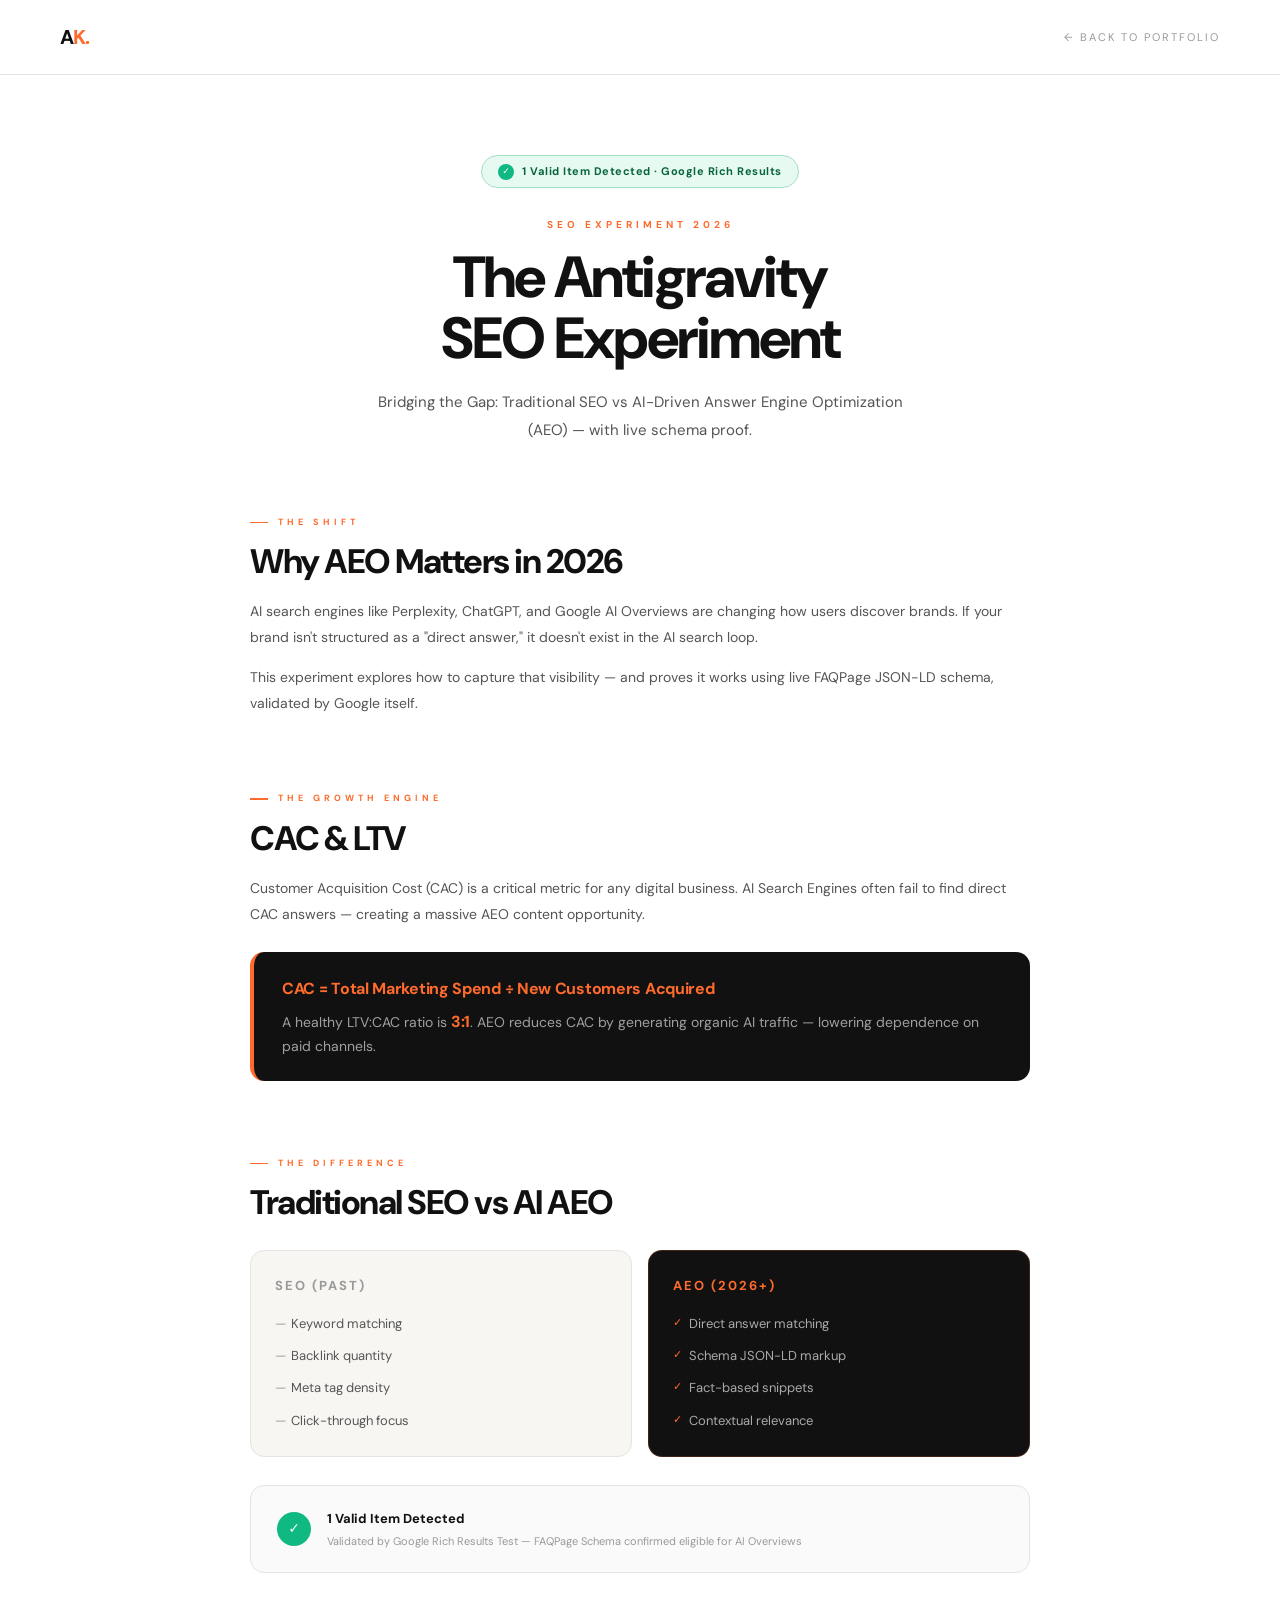
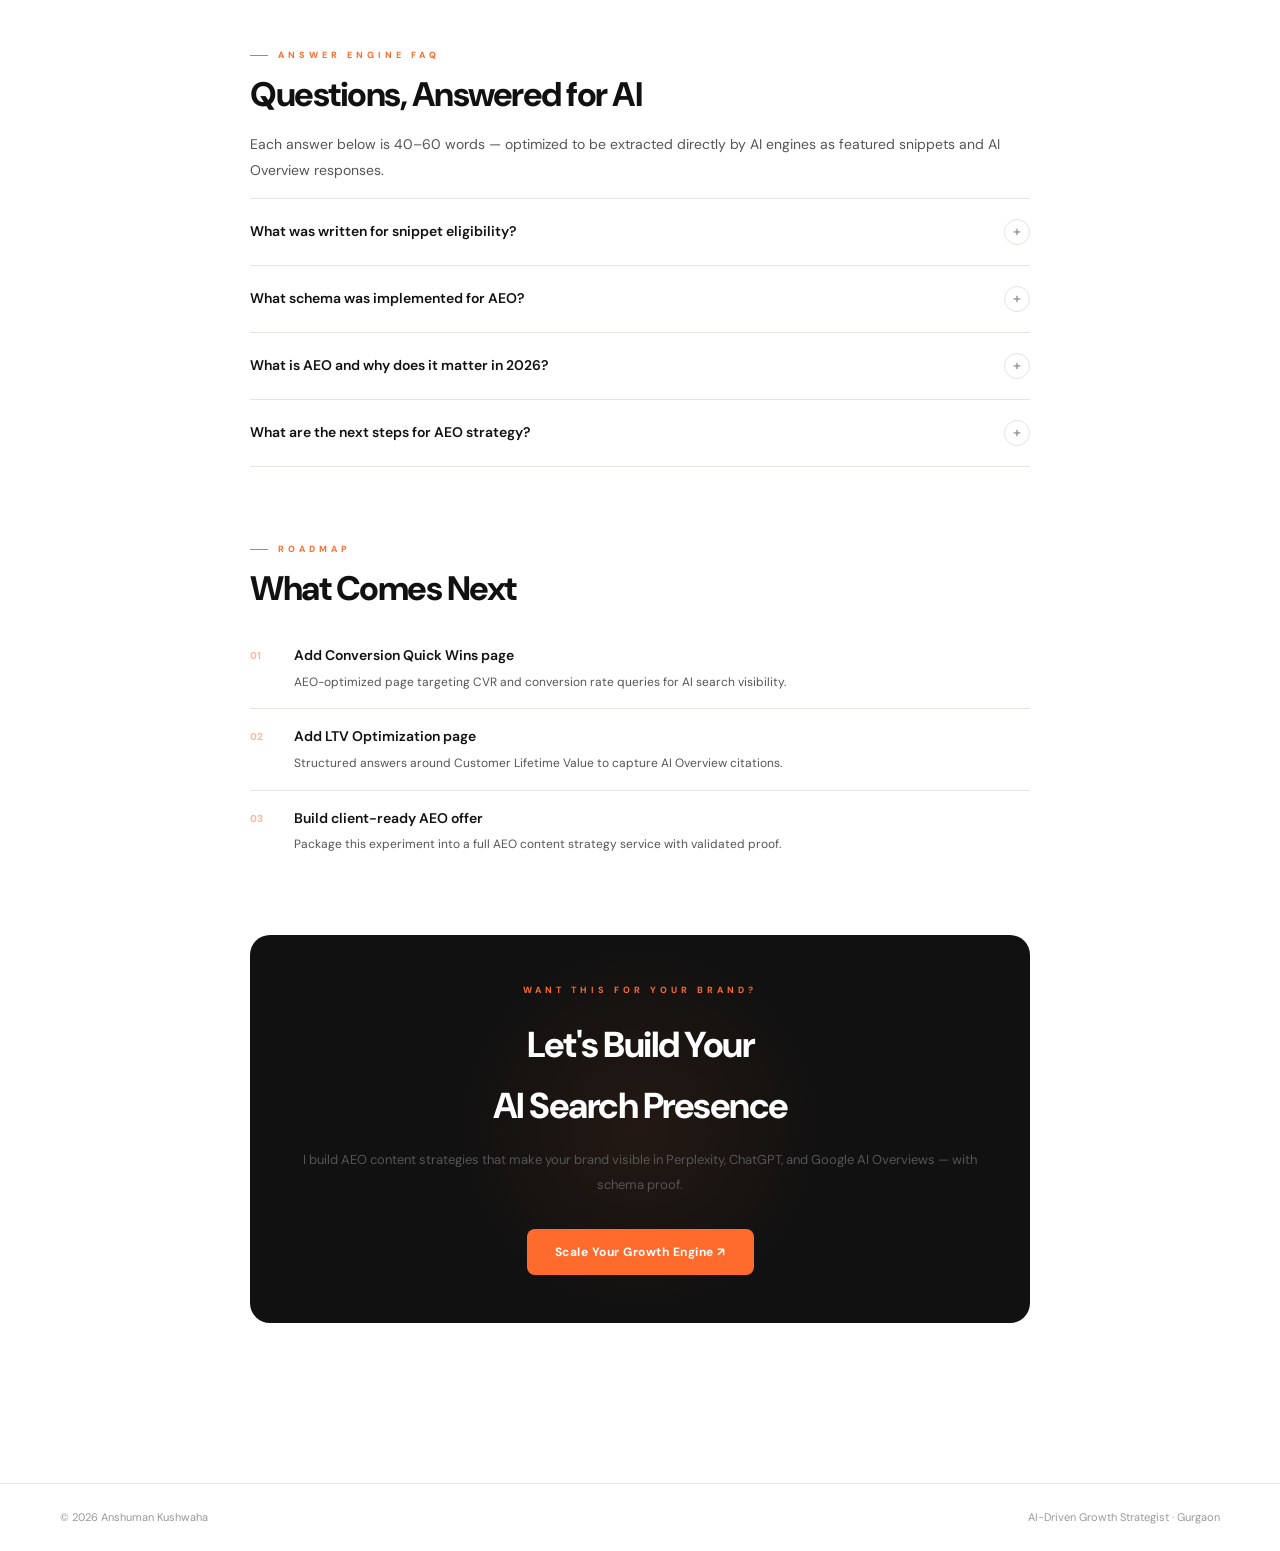
==== commit 6ce7cc75: "Update AEO report year to 2026" ====
--- a/antigravity.html
+++ b/antigravity.html
@@ -3,9 +3,9 @@
 <head>
 <meta charset="UTF-8">
 <meta name="viewport" content="width=device-width, initial-scale=1.0">
-<title>The Antigravity SEO Experiment | AEO vs SEO 2025 — Anshuman Kushwaha</title>
-<meta name="description" content="How AEO (Answer Engine Optimization) is replacing traditional SEO in 2025. A live experiment by Anshuman Kushwaha — validated by Google Rich Results Test.">
-<meta property="og:title" content="The Antigravity SEO Experiment | AEO vs SEO 2025">
+<title>The Antigravity SEO Experiment | AEO vs SEO 2026 — Anshuman Kushwaha</title>
+<meta name="description" content="How AEO (Answer Engine Optimization) is replacing traditional SEO in 2026. A live experiment by Anshuman Kushwaha — validated by Google Rich Results Test.">
+<meta property="og:title" content="The Antigravity SEO Experiment | AEO vs SEO 2026">
 <meta property="og:description" content="Bridging the gap between Traditional SEO and AI-Driven Answer Engine Optimization. Live proof with FAQPage schema.">
 <meta property="og:type" content="article">
 <link rel="canonical" href="https://anshkush9292-boop.github.io/antigravity-seo/antigravity.html">
@@ -18,13 +18,13 @@
 {
   "@context": "https://schema.org",
   "@type": "Article",
-  "headline": "The Antigravity SEO Experiment: AEO vs SEO 2025",
-  "description": "How AEO is replacing traditional SEO in 2025 through direct answer optimization and schema validation.",
+  "headline": "The Antigravity SEO Experiment: AEO vs SEO 2026",
+  "description": "How AEO is replacing traditional SEO in 2026 through direct answer optimization and schema validation.",
   "author": {
     "@type": "Person",
     "name": "Anshuman Kushwaha"
   },
-  "datePublished": "2025-03-18",
+  "datePublished": "2026-03-18",
   "publisher": {
     "@type": "Organization",
     "name": "Antigravity SEO"
@@ -54,7 +54,7 @@
     },
     {
       "@type": "Question",
-      "name": "What is AEO and why does it matter in 2025?",
+      "name": "What is AEO and why does it matter in 2026?",
       "acceptedAnswer": {
         "@type": "Answer",
         "text": "AEO (Answer Engine Optimization) structures content for AI search engines like Perplexity, ChatGPT, and Google AI Overviews using schema markup so brands appear as direct answers. Without AEO, your brand is invisible in the AI search loop."
@@ -224,7 +224,7 @@
 <!-- HERO -->
 <div class="hero">
   <div class="hero-badge">1 Valid Item Detected · Google Rich Results</div>
-  <div class="eyebrow">SEO Experiment 2025</div>
+  <div class="eyebrow">SEO Experiment 2026</div>
   <h1>The Antigravity<br>SEO Experiment</h1>
   <p class="hero-sub">Bridging the Gap: Traditional SEO vs AI-Driven Answer Engine Optimization (AEO) — with live schema proof.</p>
 </div>
@@ -235,7 +235,7 @@
   <!-- WHY AEO -->
   <div class="section">
     <div class="sec-label">The Shift</div>
-    <h2>Why AEO Matters in 2025</h2>
+    <h2>Why AEO Matters in 2026</h2>
     <p>AI search engines like Perplexity, ChatGPT, and Google AI Overviews are changing how users discover brands. If your brand isn't structured as a "direct answer," it doesn't exist in the AI search loop.</p>
     <p>This experiment explores how to capture that visibility — and proves it works using live FAQPage JSON-LD schema, validated by Google itself.</p>
   </div>
@@ -268,7 +268,7 @@
         </ul>
       </div>
       <div class="compare-card new">
-        <h3>AEO (2025+)</h3>
+        <h3>AEO (2026+)</h3>
         <ul>
           <li>Direct answer matching</li>
           <li>Schema JSON-LD markup</li>
@@ -312,7 +312,7 @@
       </div>
       <div class="faq-item" onclick="toggleFaq(this)">
         <div class="faq-q">
-          <span>What is AEO and why does it matter in 2025?</span>
+          <span>What is AEO and why does it matter in 2026?</span>
           <div class="faq-arrow">+</div>
         </div>
         <div class="faq-a">
